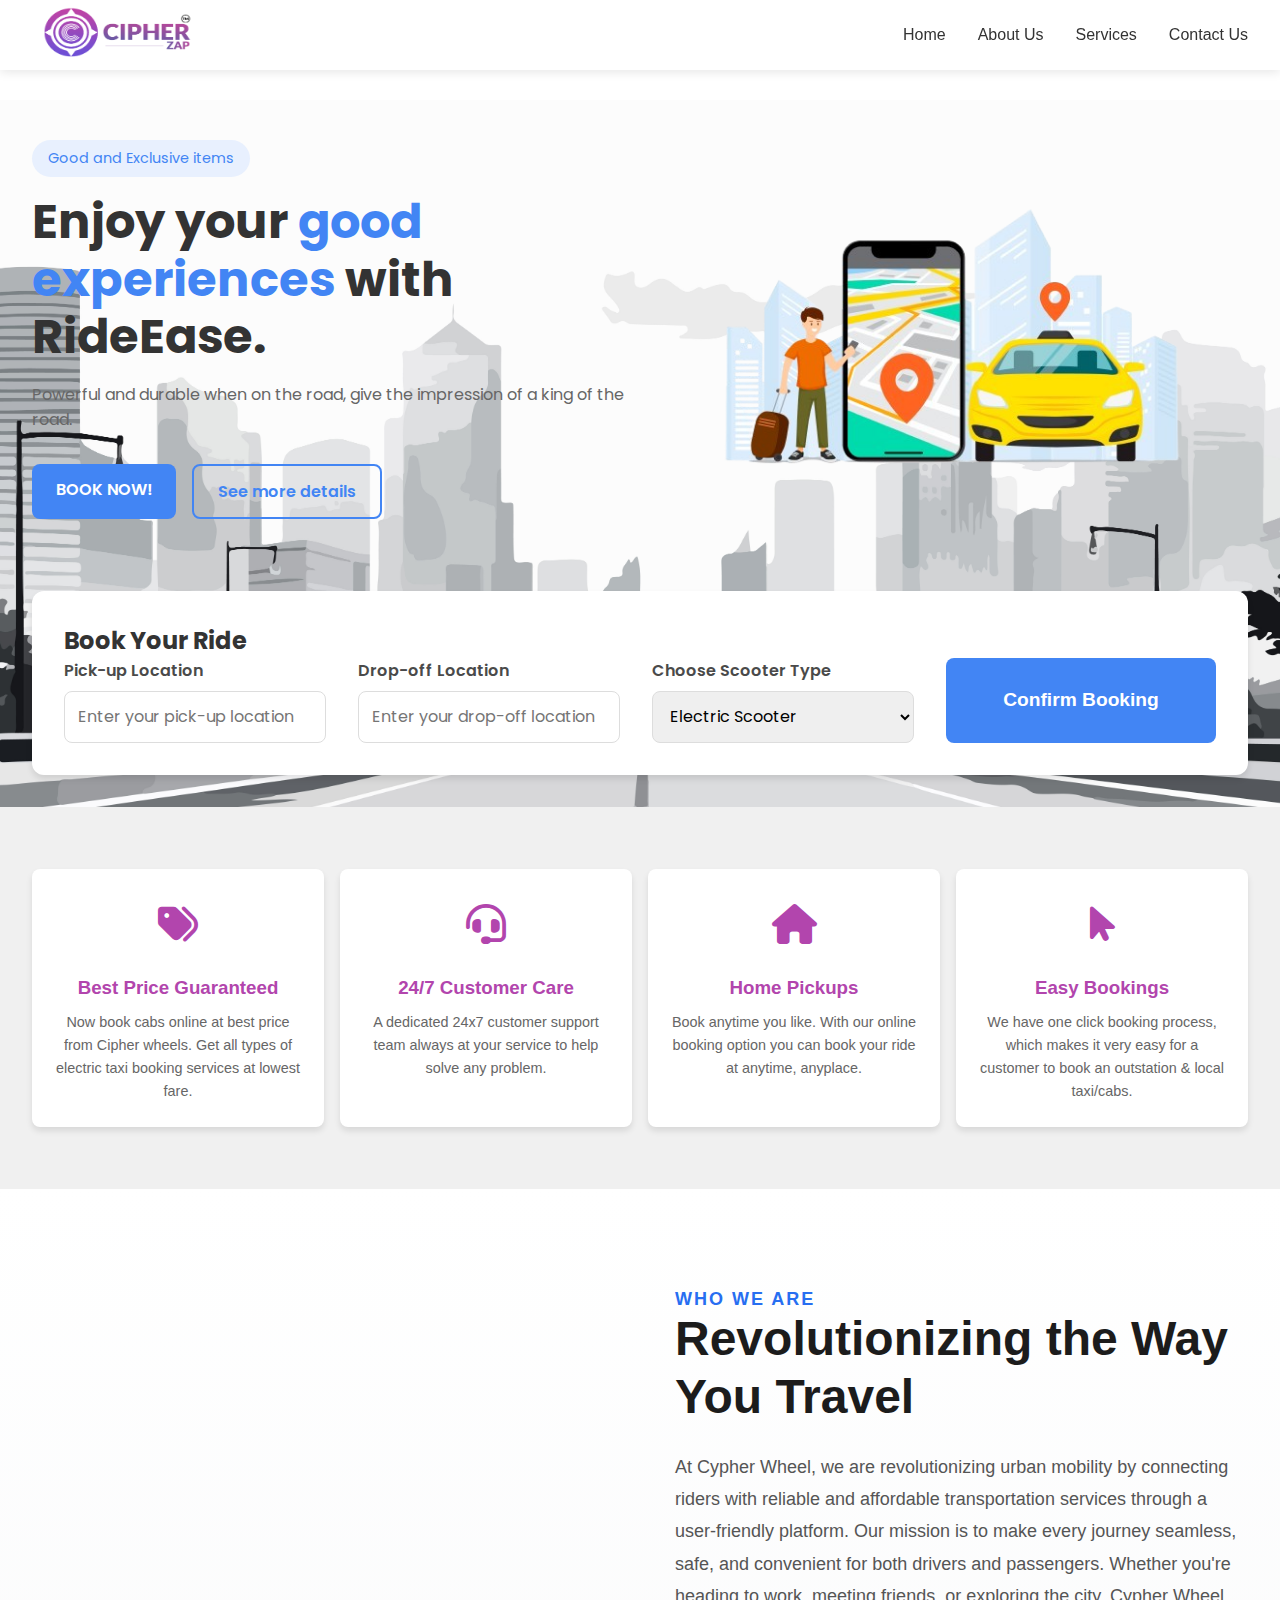
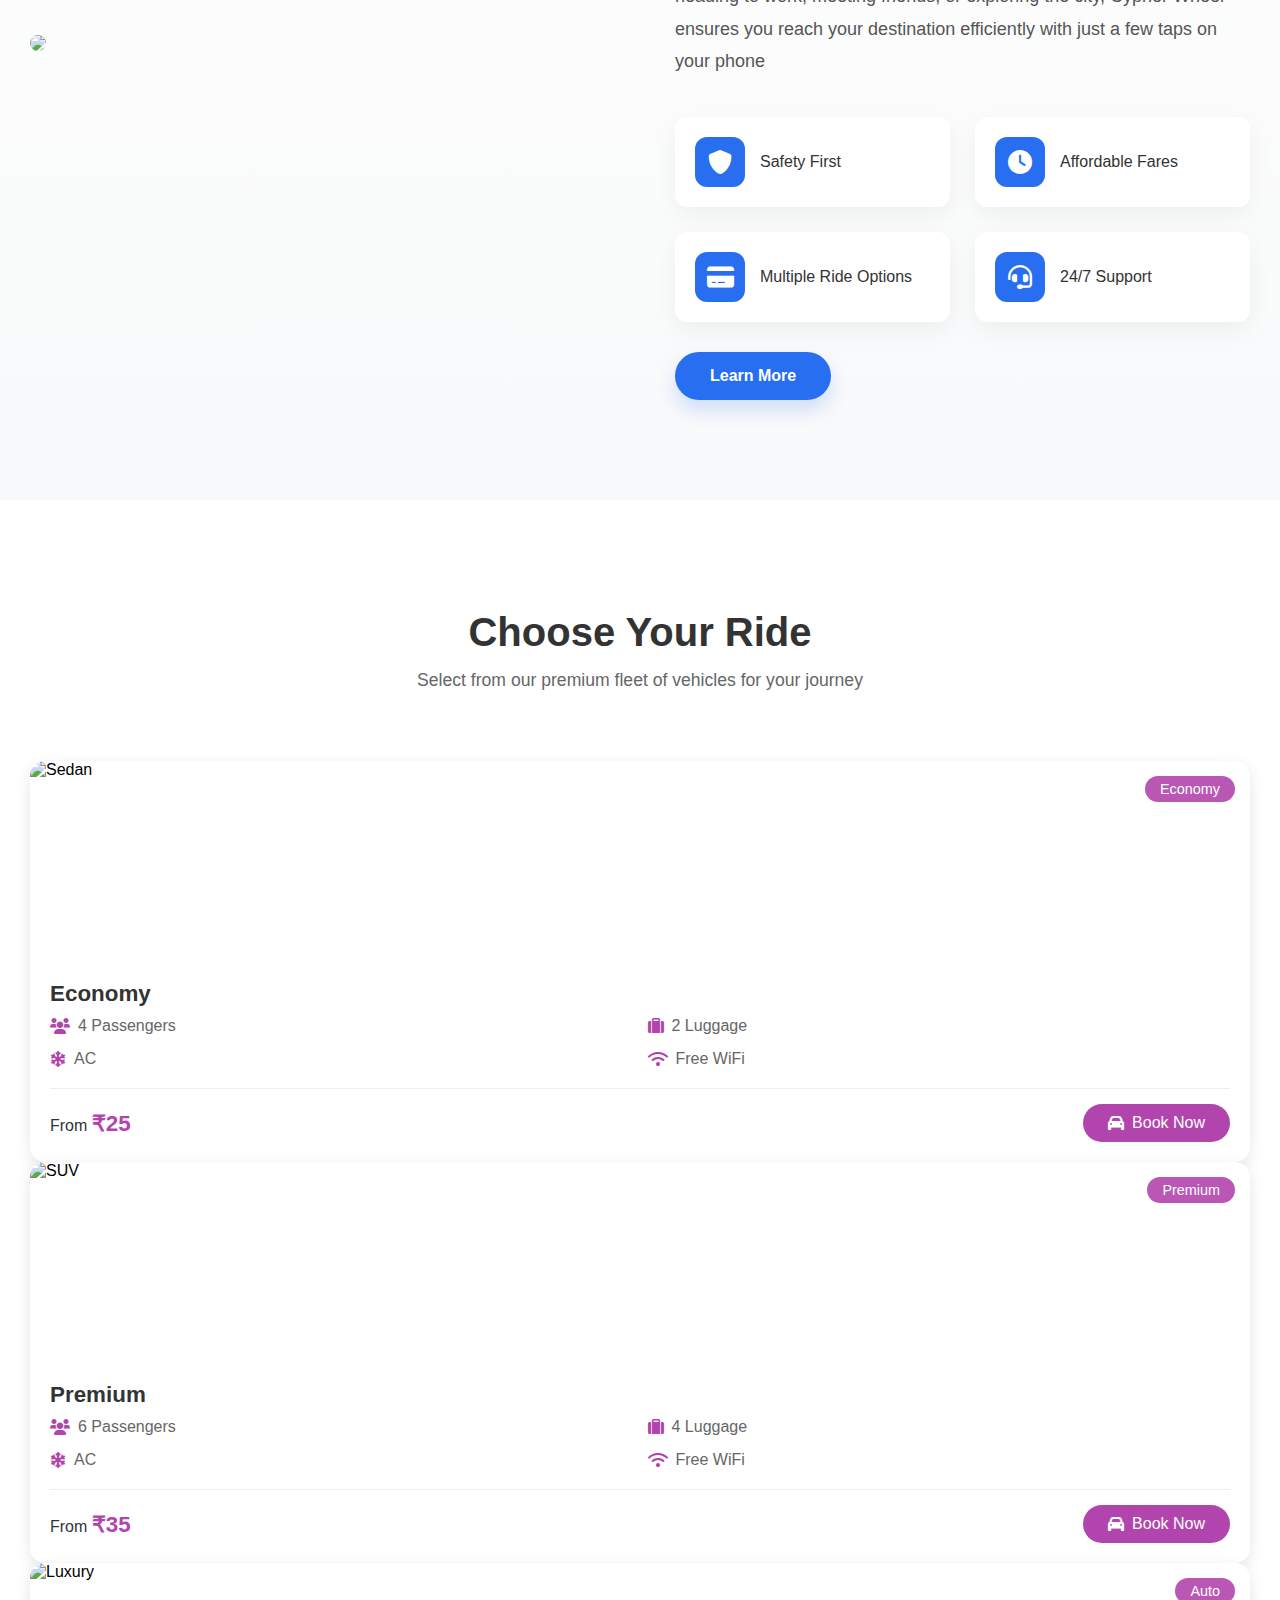
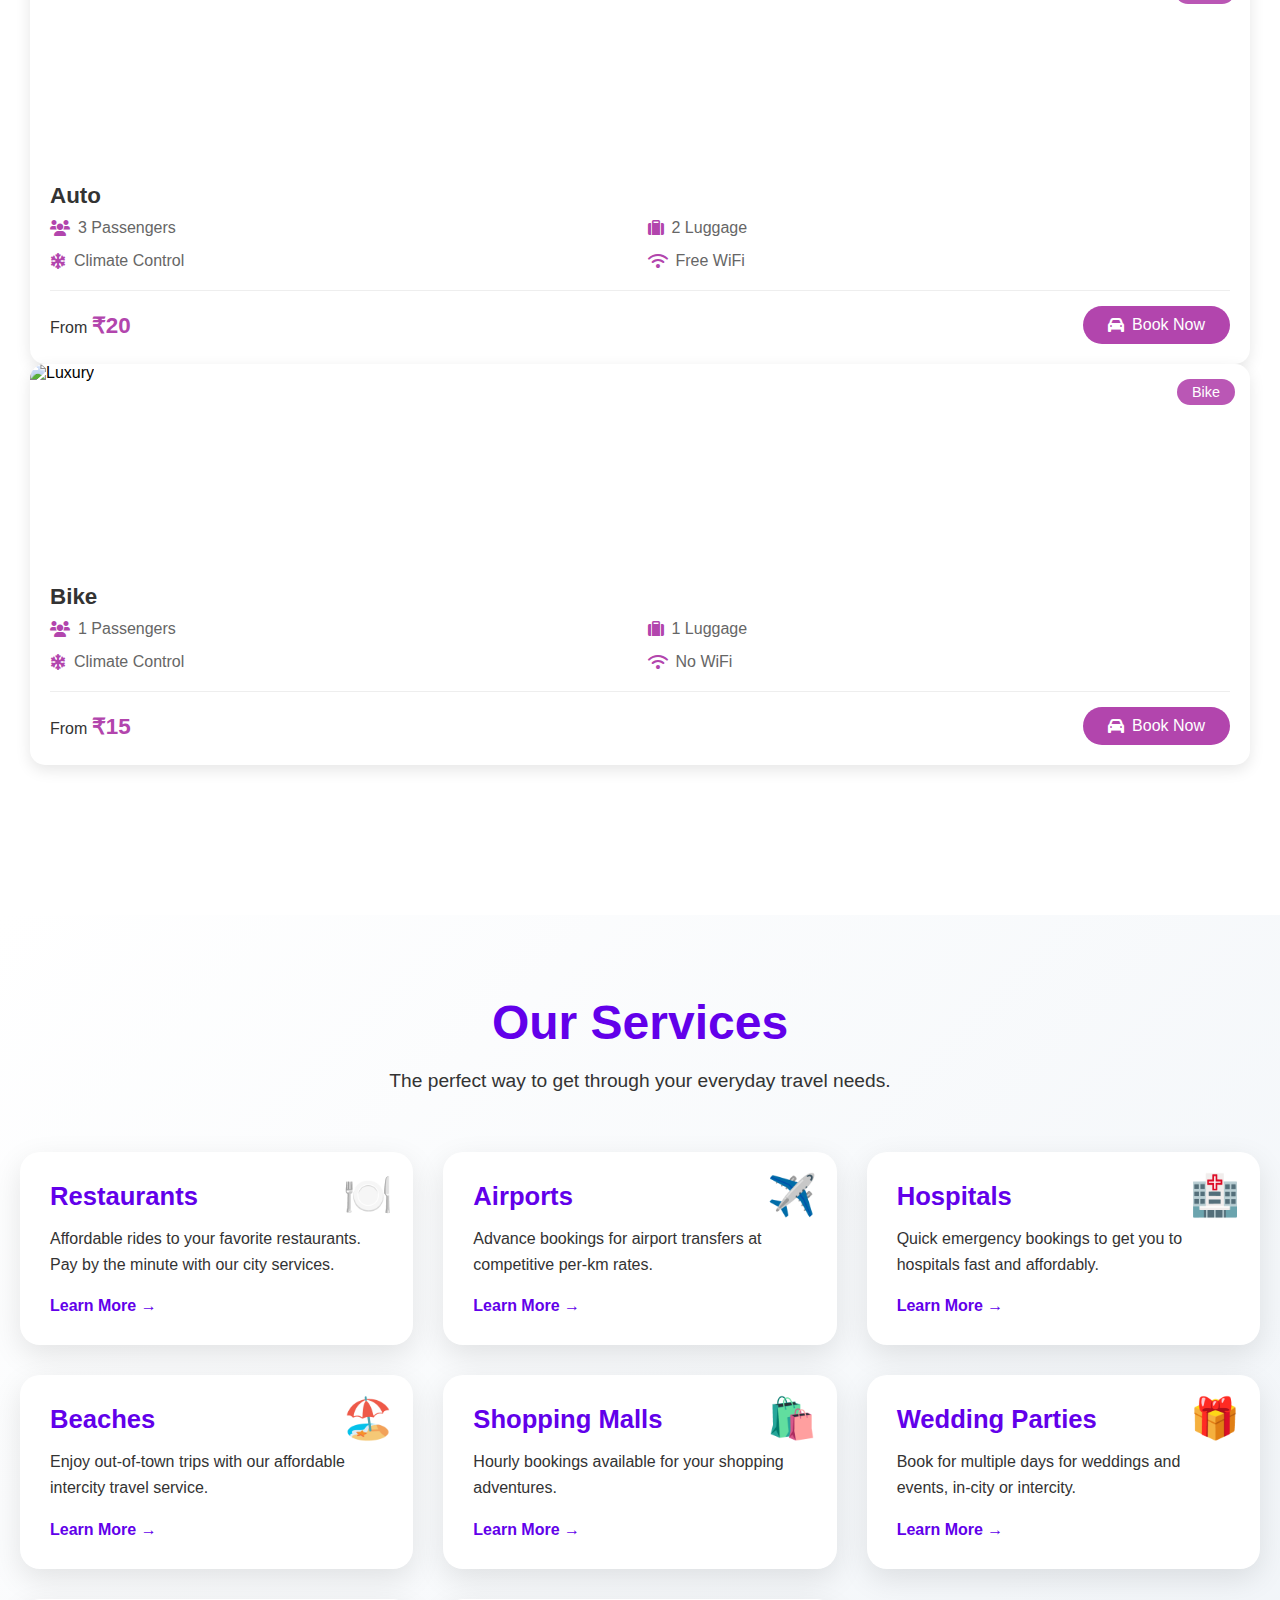
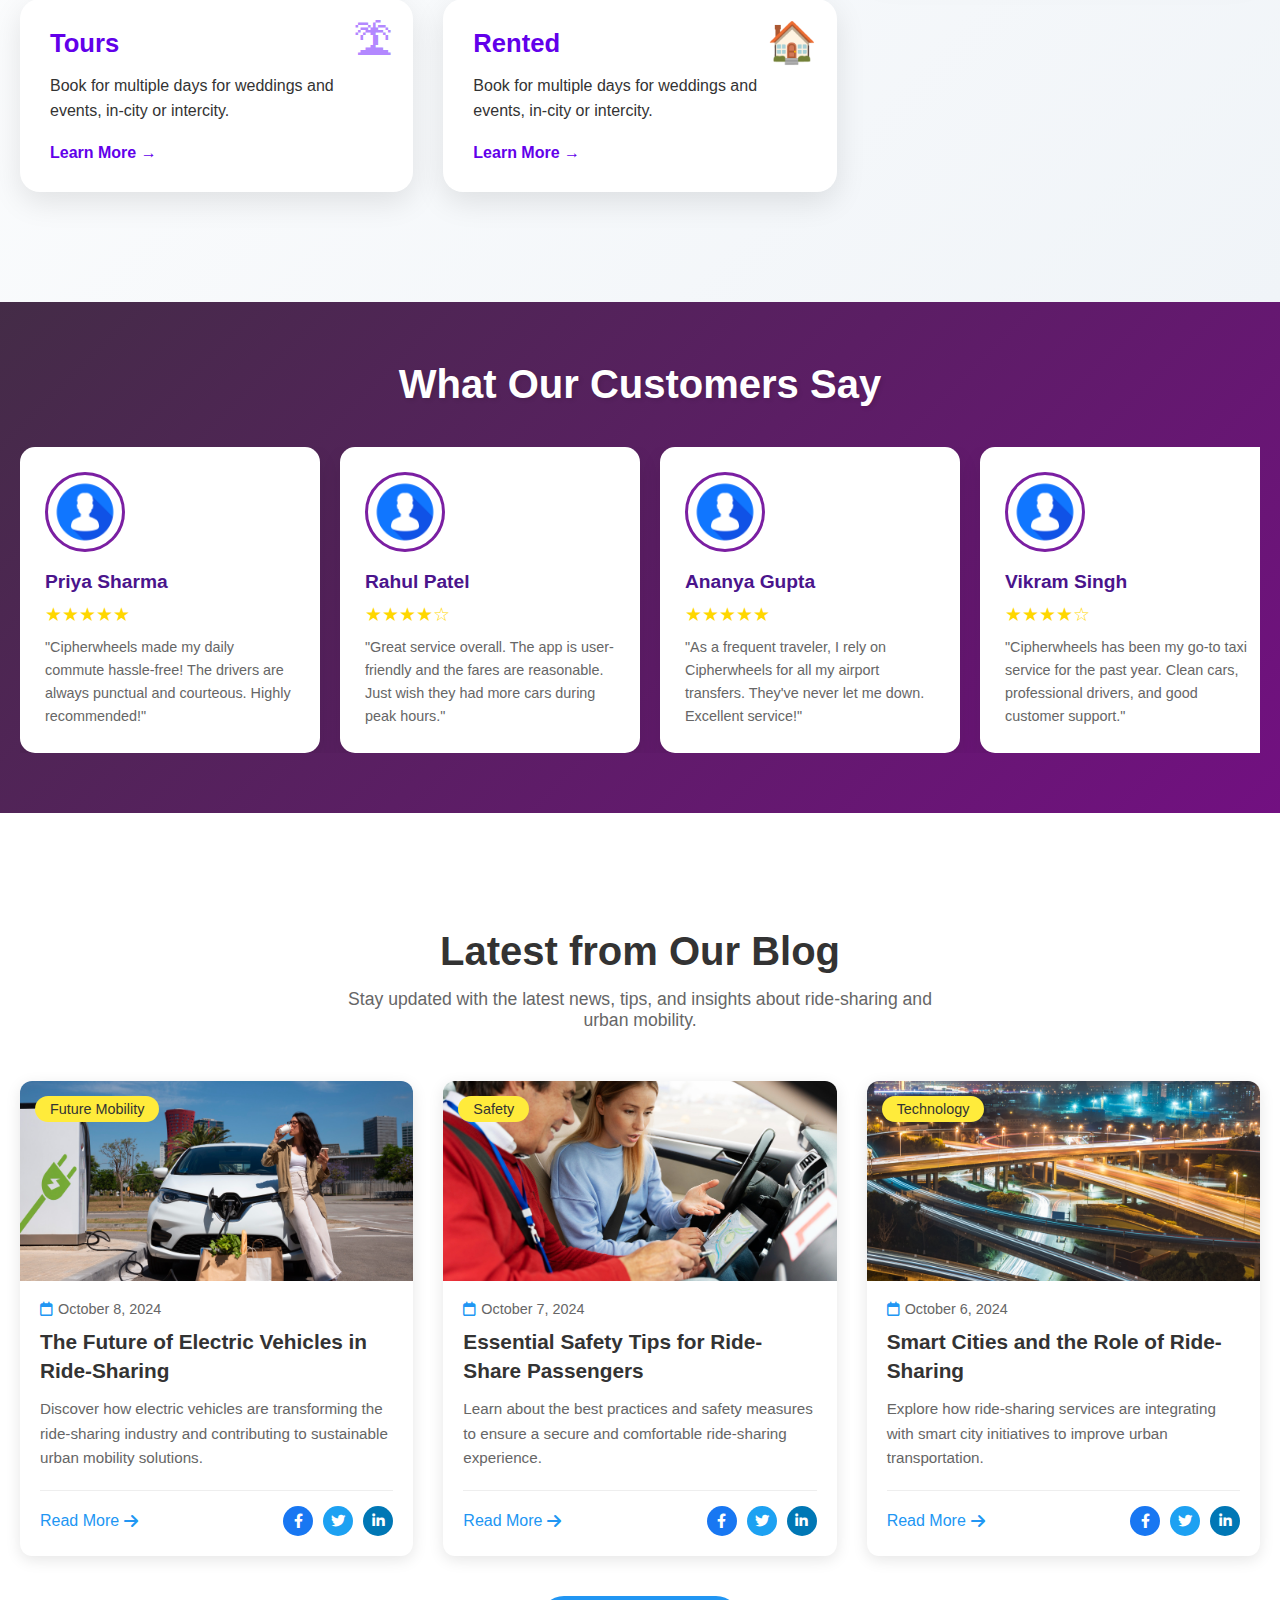
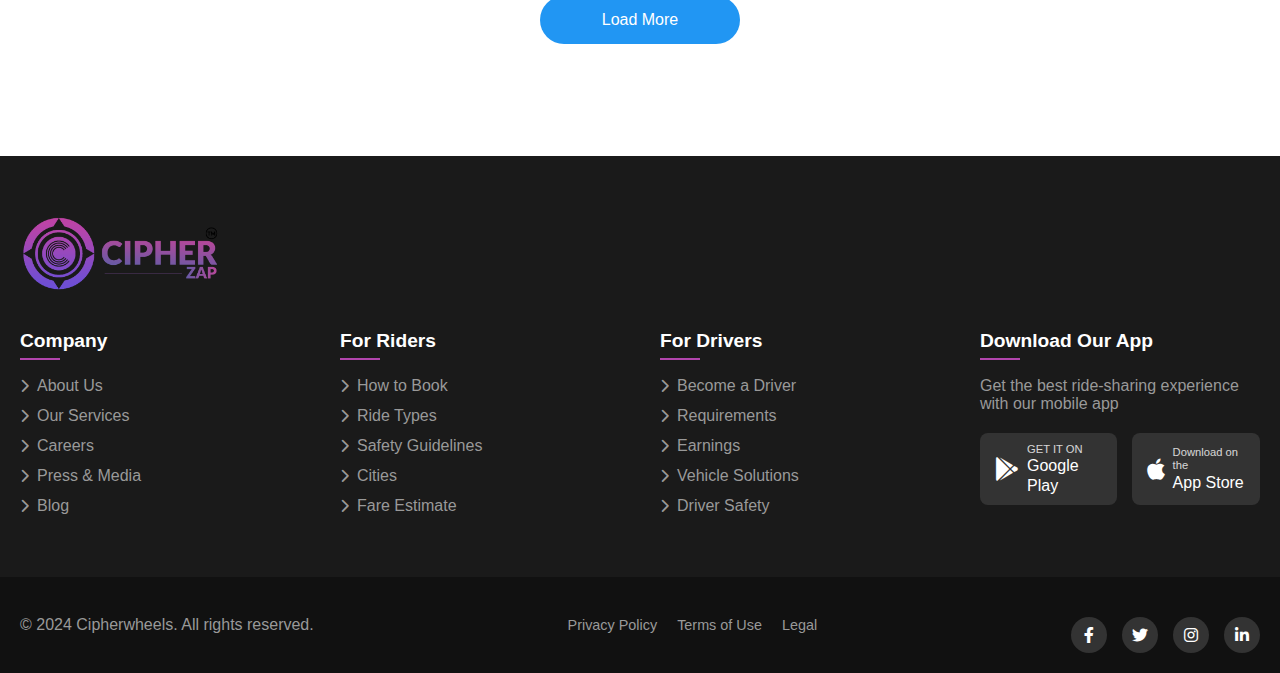
==== index.html @ d7871012 "first commit" ====
<!DOCTYPE html>
<html lang="en">

<head>
    <meta charset="UTF-8">
    <meta name="viewport" content="width=device-width, initial-scale=1.0">
    <title>cipher wheels</title>
    <link rel="stylesheet" href="styles.css">
    <link href="https://cdnjs.cloudflare.com/ajax/libs/font-awesome/6.0.0/css/all.min.css" rel="stylesheet">
    <link href="https://cdnjs.cloudflare.com/ajax/libs/font-awesome/6.0.0/css/all.min.css" rel="stylesheet">
    <link href="https://cdnjs.cloudflare.com/ajax/libs/Swiper/10.0.4/swiper-bundle.min.css" rel="stylesheet">
</head>

<body>
    <!-- navbar section -->
    <nav class="wheels-navbar">
        <div class="wheels-navbar-container">
            <div class="wheels-navbar-logo">
                <a href="index.html"  class="wheels-navbar-logo-text">
                    <img style="width: 150px; height: 50px;" src="./images/cipherwheels logo.png" alt="">
                </a>
            </div>

            <div class="wheels-navbar-links">
                <a href="index.html">Home</a>
                <a href="#about-us">About Us</a>
                <a href="#services">Services</a>
                <a href="contact.html">Contact Us</a>
            </div>

            <button class="wheels-navbar-hamburger">
                <span></span>
                <span></span>
                <span></span>
            </button>
        </div>
    </nav>
    <!-- navbar section -->

    <!-- header section -->
    <section class="wheels-main-section">
        <div class="wheels-overlay"></div> <!-- Overlay element -->

        <div class="wheels-container">
            <main class="wheels-hero">
                <div class="wheels-hero-content">
                    <div class="wheels-badge">Good and Exclusive items</div>
                    <h1 class="wheels-h1">Enjoy your <span>good experiences</span> with RideEase.</h1>
                    <p>Powerful and durable when on the road, give the impression of a king of the road.</p>
                    <div class="wheels-cta-buttons">
                        <a href="#booking" class="wheels-btn wheels-btn-primary">BOOK NOW!</a>
                        <a href="#" class="wheels-btn wheels-btn-secondary">See more details</a>
                    </div>


                </div>
                <div class="wheels-hero-image">
                    <img src="./images/backgroundimageswheels.png" alt="3D character on scooter">
                </div>
            </main>

            <section id="booking" class="wheels-booking-section">
                <h2 class="wheels-h2">Book Your Ride</h2>
                <form class="wheels-booking-form">
                    <div class="wheels-form-group">
                        <label for="pickup">Pick-up Location</label>
                        <input type="text" id="pickup" name="pickup" placeholder="Enter your pick-up location">
                    </div>
                    <div class="wheels-form-group">
                        <label for="dropoff">Drop-off Location</label>
                        <input type="text" id="dropoff" name="dropoff" placeholder="Enter your drop-off location">
                    </div>
                    <div class="wheels-form-group">
                        <label for="scooter">Choose Scooter Type</label>
                        <select id="scooter" name="scooter">
                            <option value="electric">Electric Scooter</option>
                            <option value="regular">Regular Scooter</option>
                        </select>
                    </div>
                    <button type="submit" class="wheels-submit-btn">Confirm Booking</button>
                </form>
            </section>
        </div>
    </section>

    <!-- header section -->

    <!-- Services section -->
    <div class="service-wheels-features-section-mian">

        <section class="service-wheels-features-section">
            <div style="margin-top: 30px; margin-bottom: 30px;" class="service-wheels-features-grid">
                <div class="service-wheels-feature-item">
                    <div class="service-wheels-feature-icon">
                        <i class="fas fa-tags"></i>
                    </div>
                    <div class="service-wheels-feature-content">
                        <h3>Best Price Guaranteed</h3>
                        <p>Now book cabs online at best price from Cipher wheels. Get all types of electric taxi booking
                            services at lowest fare.</p>
                    </div>
                </div>
                <div class="service-wheels-feature-item">
                    <div class="service-wheels-feature-icon">
                        <i class="fas fa-headset"></i>
                    </div>
                    <div class="service-wheels-feature-content">
                        <h3>24/7 Customer Care</h3>
                        <p>A dedicated 24x7 customer support team always at your service to help solve any problem.</p>
                    </div>
                </div>
                <div class="service-wheels-feature-item">
                    <div class="service-wheels-feature-icon">
                        <i class="fas fa-home"></i>
                    </div>
                    <div class="service-wheels-feature-content">
                        <h3>Home Pickups</h3>
                        <p>Book anytime you like. With our online booking option you can book your ride at anytime,
                            anyplace.</p>
                    </div>
                </div>
                <div class="service-wheels-feature-item">
                    <div class="service-wheels-feature-icon">
                        <i class="fas fa-mouse-pointer"></i>
                    </div>
                    <div class="service-wheels-feature-content">
                        <h3>Easy Bookings</h3>
                        <p>We have one click booking process, which makes it very easy for a customer to book an
                            outstation
                            & local taxi/cabs.</p>
                    </div>
                </div>
            </div>
        </section>
    </div>
    <!-- service section -->


    <!-- about section -->
    <section id="about-us" class="about-us-wheel-section">
        <div class="about-us-wheel-container">
            <div class="about-us-wheel-wrapper">
                <div class="about-us-wheel-image">
                    <img src="https://i.pinimg.com/564x/a3/b3/34/a3b3341e4d7a052f4ea51b7aaf677631.jpg">
                    <!-- <img src="./images/about2 (2).jpg" alt="Uber Service Image"> -->
                </div>
                <div class="about-us-wheel-content">
                    <span class="about-us-wheel-subtitle">Who We Are</span>
                    <h2>Revolutionizing the Way You Travel</h2>
                    <p>At Cypher Wheel, we are revolutionizing urban mobility by connecting riders with reliable and
                        affordable transportation services through a user-friendly platform. Our mission is to make
                        every journey seamless, safe, and convenient for both drivers and passengers. Whether you're
                        heading to work, meeting friends, or exploring the city, Cypher Wheel ensures you reach your
                        destination efficiently with just a few taps on your phone</p>


                    <ul class="about-us-wheel-feature-list">
                   
                        <li class="about-us-wheel-feature-item">
                            <div class="about-us-wheel-feature-icon">
                                <i class="fas fa-shield-alt"></i>
                            </div>
                            <span class="about-us-wheel-feature-text">Safety First</span>
                        </li>
                        <li class="about-us-wheel-feature-item">
                            <div class="about-us-wheel-feature-icon">
                                <i class="fas fa-clock"></i>
                            </div>
                            <span class="about-us-wheel-feature-text">Affordable Fares</span>
                        </li>
                        <li class="about-us-wheel-feature-item">
                            <div class="about-us-wheel-feature-icon">
                                <i class="fas fa-credit-card"></i>
                            </div>
                            <span class="about-us-wheel-feature-text">Multiple Ride Options</span>
                        </li>
                        <li class="about-us-wheel-feature-item">
                            <div class="about-us-wheel-feature-icon">
                                <i class="fas fa-headset"></i>
                            </div>
                            <span class="about-us-wheel-feature-text">24/7 Support</span>
                        </li>
                    </ul>

                    <a href="#" class="about-us-wheel-cta-button">Learn More</a>
                </div>
            </div>
        </div>
    </section>

    <!-- about section -->

    <!-- vehicle section -->
    <section style="margin-top: 70px;margin-bottom: 0px;" class="vehicle-modal-booking-section">
        <div class="vehicle-modal-container">
            <div class="vehicle-modal-section-header">
                <h2>Choose Your Ride</h2>
                <p>Select from our premium fleet of vehicles for your journey</p>
            </div>

            <div class="swiper vehicle-modal-slider">
                <div class="swiper-wrapper">
                    <!-- Vehicle Card 1 -->
                    <div class="swiper-slide">
                        <div class="vehicle-modal-card">
                            <div class="vehicle-modal-image">
                                <img src="https://i.pinimg.com/enabled_lo/564x/a1/e2/46/a1e246c8dee618e5d9037a22359670eb.jpg"
                                    alt="Sedan">
                                <span class="vehicle-modal-type">Economy</span>
                            </div>
                            <div class="vehicle-modal-details">
                                <h3 class="vehicle-modal-name">Economy</h3>
                                <div class="vehicle-modal-features">
                                    <div class="vehicle-modal-feature">
                                        <i class="fas fa-users"></i>
                                        <span>4 Passengers</span>
                                    </div>
                                    <div class="vehicle-modal-feature">
                                        <i class="fas fa-suitcase"></i>
                                        <span>2 Luggage</span>
                                    </div>
                                    <div class="vehicle-modal-feature">
                                        <i class="fas fa-snowflake"></i>
                                        <span>AC</span>
                                    </div>
                                    <div class="vehicle-modal-feature">
                                        <i class="fas fa-wifi"></i>
                                        <span>Free WiFi</span>
                                    </div>
                                </div>
                                <div class="vehicle-modal-price-book">
                                    <div class="vehicle-modal-price">
                                        From <span class="vehicle-modal-amount">₹25</span>
                                    </div>
                                    <a href="booking.html" class="vehicle-modal-book-button"><i class="fas fa-car"></i> Book Now </a>
                               
                                </div>
                            </div>
                        </div>
                    </div>

                    <!-- Vehicle Card 2 -->
                    <div class="swiper-slide">
                        <div class="vehicle-modal-card">
                            <div class="vehicle-modal-image">
                                <img src="https://i.pinimg.com/564x/38/cf/33/38cf339091ebfb65098a452f6a1bfbd6.jpg"
                                    alt="SUV">
                                <span class="vehicle-modal-type">Premium</span>
                            </div>
                            <div class="vehicle-modal-details">
                                <h3 class="vehicle-modal-name">Premium</h3>
                                <div class="vehicle-modal-features">
                                    <div class="vehicle-modal-feature">
                                        <i class="fas fa-users"></i>
                                        <span>6 Passengers</span>
                                    </div>
                                    <div class="vehicle-modal-feature">
                                        <i class="fas fa-suitcase"></i>
                                        <span>4 Luggage</span>
                                    </div>
                                    <div class="vehicle-modal-feature">
                                        <i class="fas fa-snowflake"></i>
                                        <span>AC</span>
                                    </div>
                                    <div class="vehicle-modal-feature">
                                        <i class="fas fa-wifi"></i>
                                        <span>Free WiFi</span>
                                    </div>
                                </div>
                                <div class="vehicle-modal-price-book">
                                    <div class="vehicle-modal-price">
                                        From <span class="vehicle-modal-amount">₹35</span>
                                    </div>
                                    <a href="booking.html" class="vehicle-modal-book-button"><i class="fas fa-car"></i> Book Now </a>
                                </div>
                            </div>
                        </div>
                    </div>

                    <!-- Vehicle Card 3 -->
                    <div class="swiper-slide">
                        <div class="vehicle-modal-card">
                            <div class="vehicle-modal-image">
                                <img src="https://i.pinimg.com/564x/f7/19/ec/f719ec0a48d9dff555d3399b26ede1ec.jpg "
                                    alt="Luxury">
                                <span class="vehicle-modal-type">Auto</span>
                            </div>
                            <div class="vehicle-modal-details">
                                <h3 class="vehicle-modal-name">Auto</h3>
                                <div class="vehicle-modal-features">
                                    <div class="vehicle-modal-feature">
                                        <i class="fas fa-users"></i>
                                        <span>3 Passengers</span>
                                    </div>
                                    <div class="vehicle-modal-feature">
                                        <i class="fas fa-suitcase"></i>
                                        <span>2 Luggage</span>
                                    </div>
                                    <div class="vehicle-modal-feature">
                                        <i class="fas fa-snowflake"></i>
                                        <span>Climate Control</span>
                                    </div>
                                    <div class="vehicle-modal-feature">
                                        <i class="fas fa-wifi"></i>
                                        <span>Free WiFi</span>
                                    </div>
                                </div>
                                <div class="vehicle-modal-price-book">
                                    <div class="vehicle-modal-price">
                                        From <span class="vehicle-modal-amount">₹20</span>
                                    </div>
                                    <a href="booking.html" class="vehicle-modal-book-button"><i class="fas fa-car"></i> Book Now </a>
                                </div>
                            </div>
                        </div>
                    </div>

                    <!-- Vehicle Card 3 -->
                    <div class="swiper-slide">
                        <div class="vehicle-modal-card">
                            <div class="vehicle-modal-image">
                                <img src="https://i.pinimg.com/564x/3c/b0/77/3cb0772c41808924cac4e5dd117792f0.jpg"
                                    alt="Luxury">
                                <span class="vehicle-modal-type">Bike</span>
                            </div>
                            <div class="vehicle-modal-details">
                                <h3 class="vehicle-modal-name">Bike</h3>
                                <div class="vehicle-modal-features">
                                    <div class="vehicle-modal-feature">
                                        <i class="fas fa-users"></i>
                                        <span>1 Passengers</span>
                                    </div>
                                    <div class="vehicle-modal-feature">
                                        <i class="fas fa-suitcase"></i>
                                        <span>1 Luggage</span>
                                    </div>
                                    <div class="vehicle-modal-feature">
                                        <i class="fas fa-snowflake"></i>
                                        <span>Climate Control</span>
                                    </div>
                                    <div class="vehicle-modal-feature">
                                        <i class="fas fa-wifi"></i>
                                        <span>No WiFi</span>
                                    </div>
                                </div>
                                <div class="vehicle-modal-price-book">
                                    <div class="vehicle-modal-price">
                                        From <span class="vehicle-modal-amount">₹15</span>
                                    </div>
                                    <a href="booking.html" class="vehicle-modal-book-button"><i class="fas fa-car"></i> Book Now </a>
                                </div>
                            </div>
                        </div>
                    </div>
                    <!-- Additional Vehicle Cards Here -->
                </div>

                <!-- Pagination -->
                <div class="swiper-pagination"></div>
            </div>
        </div>
    </section>

    <!-- vehicle section -->

    <!-- our services -->
     <div style=" background: linear-gradient(135deg, #ffffff, #f0f4f8);">
    <section id="services" style="margin-top: 70px; " class="cipher-wheels-services-section">
        <div class="cipher-wheels-section-header">
            <h2 class="cipher-wheels-section-title">Our Services</h2>
            <p class="cipher-wheels-section-subtitle">The perfect way to get through your everyday travel needs.</p>
        </div>

        <div class="cipher-wheels-services-grid" >
            <div class="cipher-wheels-service-card">
                <div class="cipher-wheels-service-icon">🍽️</div>
                <div class="cipher-wheels-service-content">
                    <h3 class="cipher-wheels-service-title">Restaurants</h3>
                    <p class="cipher-wheels-service-description">Affordable rides to your favorite restaurants. Pay by
                        the minute with our city services.</p>
                    <a href="#" class="cipher-wheels-service-link">Learn More →</a>
                </div>
            </div>

            <div class="cipher-wheels-service-card">
                <div class="cipher-wheels-service-icon">✈️</div>
                <div class="cipher-wheels-service-content">
                    <h3 class="cipher-wheels-service-title">Airports</h3>
                    <p class="cipher-wheels-service-description">Advance bookings for airport transfers at competitive
                        per-km rates.</p>
                    <a href="#" class="cipher-wheels-service-link">Learn More →</a>
                </div>
            </div>

            <div class="cipher-wheels-service-card">
                <div class="cipher-wheels-service-icon">🏥</div>
                <div class="cipher-wheels-service-content">
                    <h3 class="cipher-wheels-service-title">Hospitals</h3>
                    <p class="cipher-wheels-service-description">Quick emergency bookings to get you to hospitals fast
                        and affordably.</p>
                    <a href="#" class="cipher-wheels-service-link">Learn More →</a>
                </div>
            </div>

            <div class="cipher-wheels-service-card">
                <div class="cipher-wheels-service-icon">🏖️</div>
                <div class="cipher-wheels-service-content">
                    <h3 class="cipher-wheels-service-title">Beaches</h3>
                    <p class="cipher-wheels-service-description">Enjoy out-of-town trips with our affordable intercity
                        travel service.</p>
                    <a href="#" class="cipher-wheels-service-link">Learn More →</a>
                </div>
            </div>

            <div class="cipher-wheels-service-card">
                <div class="cipher-wheels-service-icon">🛍️</div>
                <div class="cipher-wheels-service-content">
                    <h3 class="cipher-wheels-service-title">Shopping Malls</h3>
                    <p class="cipher-wheels-service-description">Hourly bookings available for your shopping adventures.
                    </p>
                    <a href="#" class="cipher-wheels-service-link">Learn More →</a>
                </div>
            </div>

            <div class="cipher-wheels-service-card">
                <div class="cipher-wheels-service-icon">🎁</div>
                <div class="cipher-wheels-service-content">
                    <h3 class="cipher-wheels-service-title">Wedding Parties</h3>
                    <p class="cipher-wheels-service-description">Book for multiple days for weddings and events, in-city
                        or intercity.</p>
                    <a href="#" class="cipher-wheels-service-link">Learn More →</a>
                </div>
            </div>

            <div class="cipher-wheels-service-card">
                <div class="cipher-wheels-service-icon">🏝</div>
                <div class="cipher-wheels-service-content">
                    <h3 class="cipher-wheels-service-title">Tours</h3>
                    <p class="cipher-wheels-service-description">Book for multiple days for weddings and events, in-city
                        or intercity.</p>
                    <a href="#" class="cipher-wheels-service-link">Learn More →</a>
                </div>
            </div>
            <div class="cipher-wheels-service-card">
                <div class="cipher-wheels-service-icon">🏠</div>
                <div class="cipher-wheels-service-content">
                    <h3 class="cipher-wheels-service-title">Rented</h3>
                    <p class="cipher-wheels-service-description">Book for multiple days for weddings and events, in-city
                        or intercity.</p>
                    <a href="#" class="cipher-wheels-service-link">Learn More →</a>
                </div>
            </div>
        </div>
    </section>
</div>
    <!-- our service -->


    <!-- review section -->
    <section class="wheels-cus-review-section">
        <h2 class="wheels-cus-section-title">What Our Customers Say</h2>
        <div class="wheels-cus-review-container">
            <div class="wheels-cus-review-slider">
                <div class="wheels-cus-review-card">
                    <img src="./images/profiletestimonial.png" alt="Priya Sharma">
                    <h3>Priya Sharma</h3>
                    <div class="wheels-cus-stars">★★★★★</div>
                    <p>"Cipherwheels made my daily commute hassle-free! The drivers are always punctual and courteous.
                        Highly recommended!"</p>
                </div>
                <div class="wheels-cus-review-card">
                    <img src="./images/profiletestimonial.png" alt="Rahul Patel">
                    <h3>Rahul Patel</h3>
                    <div class="wheels-cus-stars">★★★★☆</div>
                    <p>"Great service overall. The app is user-friendly and the fares are reasonable. Just wish they had
                        more cars during peak hours."</p>
                </div>
                <div class="wheels-cus-review-card">
                    <img src="./images/profiletestimonial.png" alt="Ananya Gupta">
                    <h3>Ananya Gupta</h3>
                    <div class="wheels-cus-stars">★★★★★</div>
                    <p>"As a frequent traveler, I rely on Cipherwheels for all my airport transfers. They've never let
                        me down. Excellent service!"</p>
                </div>
                <div class="wheels-cus-review-card">
                    <img src="./images/profiletestimonial.png" alt="Vikram Singh">
                    <h3>Vikram Singh</h3>
                    <div class="wheels-cus-stars">★★★★☆</div>
                    <p>"Cipherwheels has been my go-to taxi service for the past year. Clean cars, professional drivers,
                        and good customer support."</p>
                </div>
                <div class="wheels-cus-review-card">
                    <img src="./images/profiletestimonial.png" alt="Neha Reddy">
                    <h3>Neha Reddy</h3>
                    <div class="wheels-cus-stars">★★★★★</div>
                    <p>"I feel safe using Cipherwheels, especially for late-night rides. Their safety features and
                        driver verification process are top-notch."</p>
                </div>
                <div class="wheels-cus-review-card">
                    <img src="./images/profiletestimonial.png" alt="Arjun Mehta">
                    <h3>Arjun Mehta</h3>
                    <div class="wheels-cus-stars">★★★★☆</div>
                    <p>"Cipherwheels offers a great balance of quality and affordability. I appreciate their
                        eco-friendly car options too!"</p>
                </div>
            </div>
        </div>

    </section>

    <!-- review section -->
    <br><br>
    <!-- Blog section-->
    <section class="blog-section">
        <div class="blog-section-header">
            <h2>Latest from Our Blog</h2>
            <p>Stay updated with the latest news, tips, and insights about ride-sharing and urban mobility.</p>
        </div>

        <div class="blog-grid">
            <!-- Blog Card 1 -->
            <article class="blog-card">
                <div class="blog-card-image">
                    <img src="./images/blog1 (2).jpg" alt="Electric Vehicles">
                    <span class="blog-card-category">Future Mobility</span>
                </div>
                <div class="blog-card-content">
                    <div class="blog-card-date">
                        <i class="far fa-calendar"></i>
                        <span>October 8, 2024</span>
                    </div>
                    <h3 class="blog-card-title">The Future of Electric Vehicles in Ride-Sharing</h3>
                    <p class="blog-card-excerpt">Discover how electric vehicles are transforming the ride-sharing
                        industry and contributing to sustainable urban mobility solutions.</p>
                    <div class="blog-card-footer">
                        <a href="#" class="blog-read-more">
                            Read More <i class="fas fa-arrow-right"></i>
                        </a>
                        <div class="blog-social-share">
                            <a href="#" class="blog-share-icon blog-facebook"><i class="fab fa-facebook-f"></i></a>
                            <a href="#" class="blog-share-icon blog-twitter"><i class="fab fa-twitter"></i></a>
                            <a href="#" class="blog-share-icon blog-linkedin"><i class="fab fa-linkedin-in"></i></a>
                        </div>
                    </div>
                </div>
            </article>

            <!-- Blog Card 2 -->
            <article class="blog-card">
                <div class="blog-card-image">
                    <img src="./images/blog2 (2).jpg" alt="Safety Tips">
                    <span class="blog-card-category">Safety</span>
                </div>
                <div class="blog-card-content">
                    <div class="blog-card-date">
                        <i class="far fa-calendar"></i>
                        <span>October 7, 2024</span>
                    </div>
                    <h3 class="blog-card-title">Essential Safety Tips for Ride-Share Passengers</h3>
                    <p class="blog-card-excerpt">Learn about the best practices and safety measures to ensure a secure
                        and comfortable ride-sharing experience.</p>
                    <div class="blog-card-footer">
                        <a href="#" class="blog-read-more">
                            Read More <i class="fas fa-arrow-right"></i>
                        </a>
                        <div class="blog-social-share">
                            <a href="#" class="blog-share-icon blog-facebook"><i class="fab fa-facebook-f"></i></a>
                            <a href="#" class="blog-share-icon blog-twitter"><i class="fab fa-twitter"></i></a>
                            <a href="#" class="blog-share-icon blog-linkedin"><i class="fab fa-linkedin-in"></i></a>
                        </div>
                    </div>
                </div>
            </article>

            <!-- Blog Card 3 -->
            <article class="blog-card">
                <div class="blog-card-image">
                    <img src="./images/blog3.jpg" alt="Smart Cities">
                    <span class="blog-card-category">Technology</span>
                </div>
                <div class="blog-card-content">
                    <div class="blog-card-date">
                        <i class="far fa-calendar"></i>
                        <span>October 6, 2024</span>
                    </div>
                    <h3 class="blog-card-title">Smart Cities and the Role of Ride-Sharing</h3>
                    <p class="blog-card-excerpt">Explore how ride-sharing services are integrating with smart city
                        initiatives to improve urban transportation.</p>
                    <div class="blog-card-footer">
                        <a href="#" class="blog-read-more">
                            Read More <i class="fas fa-arrow-right"></i>
                        </a>
                        <div class="blog-social-share">
                            <a href="#" class="blog-share-icon blog-facebook"><i class="fab fa-facebook-f"></i></a>
                            <a href="#" class="blog-share-icon blog-twitter"><i class="fab fa-twitter"></i></a>
                            <a href="#" class="blog-share-icon blog-linkedin"><i class="fab fa-linkedin-in"></i></a>
                        </div>
                    </div>
                </div>
            </article>
        </div>

        <button class="blog-load-more">Load More</button>
    </section>
    <!-- Blog section-->
    <br><br><br><br>

    <!-- footer section -->
    <footer class="footer">
        <div class="footer-container">
            <div class="footer-logo">


                <img style="width: 200px;" src="./images/cipherwheels logo.png" alt="">

            </div>

            <div class="footer-top">
                <div class="footer-column">
                    <h3>Company</h3>
                    <ul class="footer-links">
                        <li><a href="#"><i class="fas fa-chevron-right"></i>About Us</a></li>
                        <li><a href="#"><i class="fas fa-chevron-right"></i>Our Services</a></li>
                        <li><a href="#"><i class="fas fa-chevron-right"></i>Careers</a></li>
                        <li><a href="#"><i class="fas fa-chevron-right"></i>Press & Media</a></li>
                        <li><a href="#"><i class="fas fa-chevron-right"></i>Blog</a></li>
                    </ul>
                </div>

                <div class="footer-column">
                    <h3>For Riders</h3>
                    <ul class="footer-links">
                        <li><a href="#"><i class="fas fa-chevron-right"></i>How to Book</a></li>
                        <li><a href="#"><i class="fas fa-chevron-right"></i>Ride Types</a></li>
                        <li><a href="#"><i class="fas fa-chevron-right"></i>Safety Guidelines</a></li>
                        <li><a href="#"><i class="fas fa-chevron-right"></i>Cities</a></li>
                        <li><a href="#"><i class="fas fa-chevron-right"></i>Fare Estimate</a></li>
                    </ul>
                </div>

                <div class="footer-column">
                    <h3>For Drivers</h3>
                    <ul class="footer-links">
                        <li><a href="#"><i class="fas fa-chevron-right"></i>Become a Driver</a></li>
                        <li><a href="#"><i class="fas fa-chevron-right"></i>Requirements</a></li>
                        <li><a href="#"><i class="fas fa-chevron-right"></i>Earnings</a></li>
                        <li><a href="#"><i class="fas fa-chevron-right"></i>Vehicle Solutions</a></li>
                        <li><a href="#"><i class="fas fa-chevron-right"></i>Driver Safety</a></li>
                    </ul>
                </div>

                <div class="footer-column">
                    <h3>Download Our App</h3>
                    <p style="color: #999; margin-bottom: 15px;">Get the best ride-sharing experience with our mobile
                        app</p>
                    <div class="footer-app-downloads">
                        <a href="#" class="footer-app-button">
                            <i class="fab fa-google-play"></i>
                            <div class="footer-button-text">
                                <div class="footer-small-text">GET IT ON</div>
                                <div class="footer-large-text">Google Play</div>
                            </div>
                        </a>
                        <a href="#" class="footer-app-button">
                            <i class="fab fa-apple"></i>
                            <div class="footer-button-text">
                                <div class="footer-small-text">Download on the</div>
                                <div class="footer-large-text">App Store</div>
                            </div>
                        </a>
                    </div>
                </div>
            </div>
        </div>

        <div class="footer-bottom">
            <div class="footer-container">
                <div class="footer-bottom-content">
                    <p style="color: #999;">&copy; 2024 Cipherwheels. All rights reserved.</p>
                    <div class="footer-bottom-links">
                        <a href="#">Privacy Policy</a>
                        <a href="#">Terms of Use</a>
                        <a href="#">Legal</a>
                    </div>
                    <div class="footer-social-links">
                        <a href="#"><i class="fab fa-facebook-f"></i></a>
                        <a href="#"><i class="fab fa-twitter"></i></a>
                        <a href="#"><i class="fab fa-instagram"></i></a>
                        <a href="#"><i class="fab fa-linkedin-in"></i></a>
                    </div>
                </div>
            </div>
        </div>
    </footer>

    <!-- footer section -->
    <!-- navbar section -->
    <script>
        // Hamburger menu functionality
        const hamburger = document.querySelector('.wheels-navbar-hamburger');
        const navLinks = document.querySelector('.wheels-navbar-links');

        hamburger.addEventListener('click', () => {
            hamburger.classList.toggle('active');
            navLinks.classList.toggle('active');
        });

        // Scroll functionality
        let lastScroll = 0;
        const navbar = document.querySelector('.wheels-navbar');

        window.addEventListener('scroll', () => {
            const currentScroll = window.pageYOffset;

            if (currentScroll <= 0) {
                navbar.classList.remove('hidden');
                return;
            }

            if (currentScroll > lastScroll && !navbar.classList.contains('hidden')) {
                // Scrolling down
                navbar.classList.add('hidden');
            } else if (currentScroll < lastScroll && navbar.classList.contains('hidden')) {
                // Scrolling up
                navbar.classList.remove('hidden');
            }

            lastScroll = currentScroll;
        });
    </script>
    <!-- navbar section -->
    <!-- review section -->
    <script>
        const slider = document.querySelector('.wheels-cus-review-slider');
        const prevBtn = document.getElementById('prevBtn');
        const nextBtn = document.getElementById('nextBtn');
        let isDown = false;
        let startX;
        let scrollLeft;

        function handleDragStart(e) {
            isDown = true;
            slider.style.cursor = 'grabbing';
            startX = e.type.includes('mouse') ? e.pageX : e.touches[0].pageX;
            scrollLeft = slider.scrollLeft;
        }

        function handleDragEnd() {
            isDown = false;
            slider.style.cursor = 'grab';
        }

        function handleDragMove(e) {
            if (!isDown) return;
            e.preventDefault();
            const x = e.type.includes('mouse') ? e.pageX : e.touches[0].pageX;
            const walk = (x - startX) * 2;
            slider.style.transform = `translateX(${-scrollLeft + walk}px)`;
        }

        slider.addEventListener('mousedown', handleDragStart);
        slider.addEventListener('touchstart', handleDragStart);

        slider.addEventListener('mousemove', handleDragMove);
        slider.addEventListener('touchmove', handleDragMove);

        slider.addEventListener('mouseleave', handleDragEnd);
        slider.addEventListener('mouseup', handleDragEnd);
        slider.addEventListener('touchend', handleDragEnd);

        function moveSlider(direction) {
            const cardWidth = 320; // Adjust this value based on your card width + margin
            scrollLeft += direction * cardWidth;
            slider.style.transform = `translateX(${-scrollLeft}px)`;
        }

    </script>
    <!-- review section -->

    <!-- vehicle section -->
    <script src="https://cdnjs.cloudflare.com/ajax/libs/Swiper/10.0.4/swiper-bundle.min.js"></script>
    <script>
        const swiper = new Swiper('.vehicle-modal-slider', {
            slidesPerView: 1,
            spaceBetween: 20,
            navigation: {
                nextEl: '.swiper-button-next',
                prevEl: '.swiper-button-prev',
            },
            pagination: {
                el: '.swiper-pagination',
                clickable: true,
            },
            breakpoints: {
                640: {
                    slidesPerView: 2,
                },
                768: {
                    slidesPerView: 3,
                },
            },
        });
    </script>
    <!-- vehicle section -->

</body>

</html>
---- styles.css ----
@import url('https://fonts.googleapis.com/css2?family=Poppins:wght@400;600;700&display=swap');

* {
    margin: 0;
    padding: 0;
    box-sizing: border-box;
}


body {
    font-family: Arial, sans-serif;
}

.wheels-navbar {
    position: fixed;
    top: 0;
    left: 0;
    width: 100%;
    background-color: white;
    box-shadow: 0 2px 10px rgba(0, 0, 0, 0.1);
    transition: transform 0.3s ease;
    z-index: 1000;
}

.wheels-navbar.hidden {
    transform: translateY(-100%);
}

.wheels-navbar-container {
    max-width: 1400px;
    margin: 0 auto;
    padding: 0 2rem;
    display: flex;
    justify-content: space-between;
    align-items: center;
    height: 70px;
}

.wheels-navbar-logo {
    display: flex;
    align-items: center;
}

.wheels-navbar-logo-circle {
    width: 48px;
    height: 48px;
    background-color: #6b46c1;
    border-radius: 50%;
    display: flex;
    align-items: center;
    justify-content: center;
}

.wheels-navbar-logo-inner {
    width: 32px;
    height: 32px;
    background-color: white;
    border-radius: 50%;
    display: flex;
    align-items: center;
    justify-content: center;
}

.wheels-navbar-logo-dot {
    width: 16px;
    height: 16px;
    background-color: #6b46c1;
    border-radius: 50%;
}

.wheels-navbar-logo-text {
    margin-left: 10px;
    text-decoration: none;
    font-size: 24px;
    font-weight: bold;
}

.wheels-navbar-cipher {
    color: #6b46c1;
}

.wheels-navbar-zap {
    color: #333;
}

.wheels-navbar-links {
    display: flex;
    gap: 2rem;
}

.wheels-navbar-links a {
    text-decoration: none;
    color: #333;
    font-weight: 500;
    transition: color 0.3s ease;
    position: relative;
}

.wheels-navbar-links a::after {
    content: '';
    position: absolute;
    bottom: -5px;
    left: 0;
    width: 0;
    height: 2px;
    background-color: #6b46c1;
    transition: width 0.3s ease;
}

.wheels-navbar-links a:hover {
    color: #6b46c1;
}

.wheels-navbar-links a:hover::after {
    width: 100%;
}

.wheels-navbar-hamburger {
    display: none;
    cursor: pointer;
    background: none;
    border: none;
    padding: 0.5rem;
}

.wheels-navbar-hamburger span {
    display: block;
    width: 25px;
    height: 3px;
    background-color: #333;
    margin: 5px 0;
    transition: all 0.3s ease;
}

@media (max-width: 768px) {
    .wheels-navbar-links {
        display: none;
        position: absolute;
        top: 70px;
        left: 0;
        right: 0;
        background-color: white;
        padding: 1rem;
        flex-direction: column;
        gap: 1rem;
        box-shadow: 0 2px 10px rgba(0, 0, 0, 0.1);
    }

    .wheels-navbar-links.active {
        display: flex;
    }

    .wheels-navbar-hamburger {
        display: block;
    }

    .wheels-navbar-hamburger.active span:nth-child(1) {
        transform: rotate(45deg) translate(5px, 5px);
    }

    .wheels-navbar-hamburger.active span:nth-child(2) {
        opacity: 0;
    }

    .wheels-navbar-hamburger.active span:nth-child(3) {
        transform: rotate(-45deg) translate(7px, -8px);
    }
}
/* navbar section */


/* header section */
.wheels-main-section{
    font-family: 'Poppins', sans-serif;
    background: url('./images/346533185_5d90555d-7201-4584-8909-64c77ae7b4ea.jpg') no-repeat center center fixed;
    background-size: cover;
    color: #333;
    position: relative;
    margin-top: 100px;
    overflow-x: hidden;
}

/* Overlay to make text more readable */
.wheels-overlay {
    position: absolute;
    top: 0;
    left: 0;
    width: 100%;
    height: 100%;
    background-color: rgba(255, 255, 255, 0.8); /* Slightly transparent white overlay */
    z-index: -1; /* Keeps it behind content */
}

.wheels-container {
    max-width: 1400px;
    margin: 0 auto;
    padding: 2rem;
    position: relative;
    z-index: 1;
}

/* Background Shapes */
.background-shape {
    position: absolute;
    border-radius: 50%;
    opacity: 0.2;
    z-index: -2;
}

.wheels-header {
    display: flex;
    justify-content: space-between;
    align-items: center;
    margin-bottom: 2rem;
}

.wheels-logo {
    font-size: 1.5rem;
    font-weight: 700;
    color: #4a4a4a;
}

.wheels-nav-links {
    display: flex;
    list-style: none;
}

.wheels-nav-links li {
    margin-left: 1.5rem;
}

.wheels-nav-links a {
    color: #4a4a4a;
    text-decoration: none;
    font-weight: 600;
}

.wheels-hero {
    display: flex;
    align-items: center;
    justify-content: space-between;
    margin-bottom: 3rem;
}

.wheels-hero-content {
    flex: 1;
    padding-right: 2rem;
}

.wheels-badge {
    display: inline-block;
    background-color: #e8f0fe;
    color: #4285f4;
    padding: 0.5rem 1rem;
    border-radius: 20px;
    font-size: 0.9rem;
    margin-bottom: 1rem;
}

.wheels-h1 {
    font-size: 3rem;
    margin-bottom: 1rem;
    line-height: 1.2;
}

.wheels-h1 span {
    color: #4285f4;
}

.wheels-hero p {
    color: #666;
    margin-bottom: 2rem;
}

.wheels-cta-buttons {
    display: flex;
    gap: 1rem;
}

.wheels-btn {
    padding: 0.8rem 1.5rem;
    border-radius: 8px;
    font-weight: 600;
    text-decoration: none;
    transition: all 0.3s ease;
}

.wheels-btn-primary {
    background-color: #4285f4;
    color: white;
    border: none;
    cursor: pointer;
}

.wheels-btn-secondary {
    background-color: transparent;
    color: #4285f4;
    border: 2px solid #4285f4;
}

.wheels-hero-image {
    flex: 1;
    display: flex;
    justify-content: center;
    align-items: center;
    position: relative;
}

.wheels-hero-image img {
    max-width: 100%;
    height: auto;
}


.wheels-booking-section {
    background-color: white;
    border-radius: 12px;
    padding: 2rem;
    box-shadow: 0 4px 6px rgba(0, 0, 0, 0.1);
    margin-top: 4rem;
}

.wheels-booking-form {
    display: grid;
    grid-template-columns: repeat(auto-fit, minmax(250px, 1fr));
    gap: 1.5rem;
}

.wheels-form-group {
    display: flex;
    flex-direction: column;
}

.wheels-form-group label {
    margin-bottom: 0.5rem;
    font-weight: 600;
    color: #4a4a4a;
}

.wheels-form-group input, .wheels-form-group select {
    padding: 0.8rem;
    border: 1px solid #ddd;
    border-radius: 8px;
    font-size: 1rem;
    font-family: 'Poppins', sans-serif;
}

.wheels-form-group input:focus, .wheels-form-group select:focus {
    border-color: #4285f4;
    outline: none;
}

.wheels-submit-btn {
    background-color: #4285f4;
    color: white;
    padding: 1rem;
    border: none;

    border-radius: 8px;
    font-size: 1.2rem;
    font-weight: 600;
    cursor: pointer;
    transition: background-color 0.3s ease;
}

.wheels-submit-btn:hover {
    background-color: #357ae8;
}

@media (max-width: 768px) {
    .wheels-hero {
        flex-direction: column;
    }

    .wheels-hero-content, .wheels-hero-image {
        width: 100%;
        padding-right: 0;
        margin-bottom: 2rem;
    }

    .wheels-booking-form {
        grid-template-columns: 1fr;
    }

    .background-shape {
        display: none;
    }
}

/* header section */

/* service section */
/* .service-wheels-features-section-main {

    background-image: url('./images/mapbackground.jpg'); 
    background-size: cover;
    background-position: center; 
    background-repeat: no-repeat; 
} */
.service-wheels-features-section-mian{
    background-color: rgb(240, 240, 240);
}
.service-wheels-features-section {
    max-width: 1400px;

    margin: 0rem auto;
    font-family: Arial, sans-serif;
    line-height: 1.6;
    padding: 2rem;

    border-radius: 10px;

}
.service-wheels-features-grid {
    display: flex;
    flex-wrap: wrap;
    justify-content: space-between;
    gap: 1rem;
}
.service-wheels-feature-item {
    flex: 1 1 calc(25% - 1rem);
    display: flex;
    flex-direction: column;
    align-items: center;
    text-align: center;
    background-color: #fff;
    border-radius: 8px;
    padding: 1.5rem;
    box-shadow: 0 4px 6px rgba(0, 0, 0, 0.1);
    transition: all 0.3s ease;
}
.service-wheels-feature-item:hover {
    transform: translateY(-5px);
    box-shadow: 0 6px 12px rgba(178, 69, 173, 0.2);
}
.service-wheels-feature-icon {
    font-size: 2.5rem;
    color: #b245ad;
    margin-bottom: 1rem;
}
.service-wheels-feature-content h3 {
    color: #b245ad;
    margin-bottom: 0.5rem;
}
.service-wheels-feature-content p {
    color: #666;
    font-size: 0.9rem;
}
@media (max-width: 1200px) {
    .service-wheels-feature-item {
        flex: 1 1 calc(50% - 1rem);
    }
}
@media (max-width: 768px) {
    .service-wheels-feature-item {
        flex: 1 1 100%;
    }
}

/* service section */

/* about section */

.about-us-wheel-section {
    padding: 100px 0;
    background: linear-gradient(to bottom, #ffffff, #f8f9fa);
    overflow: hidden;
}

.about-us-wheel-container {
    max-width: 1400px;
    margin: 0 auto;
    padding: 0 30px;
}

.about-us-wheel-wrapper {
    display: flex;
    align-items: center;
    gap: 70px;
    position: relative;
}

.about-us-wheel-image {
    flex: 1;
    max-width: 50%;
    position: relative;
}

.about-us-wheel-image::after {
    content: '';
    position: absolute;
    top: 30px;
    left: 30px;
    width: 100%;
    height: 100%;
    background: #276EF1;
    border-radius: 15px;
    z-index: -1;
    opacity: 0.1;
}

.about-us-wheel-image img {
    width: 100%;
    height: auto;
    border-radius: 15px;

    transition: transform 0.3s ease;
}

.about-us-wheel-image:hover img {
    transform: translateY(-10px);
}

.about-us-wheel-content {
    flex: 1;
}

.about-us-wheel-subtitle {
    font-size: 18px;
    color: #276EF1;
    font-weight: 600;
    margin-bottom: 15px;
    text-transform: uppercase;
    letter-spacing: 2px;
}

.about-us-wheel-content h2 {
    font-size: 48px;
    color: #1c1c1c;
    margin-bottom: 25px;
    font-weight: 700;
    line-height: 1.2;
}

.about-us-wheel-content p {
    font-size: 18px;
    color: #555;
    line-height: 1.8;
    margin-bottom: 25px;
}

.about-us-wheel-stats-container {
    display: grid;
    grid-template-columns: repeat(3, 1fr);
    gap: 30px;
    margin: 40px 0;
}

.about-us-wheel-stat-item {
    text-align: center;
    padding: 25px;
    background: white;
    border-radius: 15px;
    box-shadow: 0 10px 30px rgba(0, 0, 0, 0.05);
    transition: transform 0.3s ease;
}

.about-us-wheel-stat-item:hover {
    transform: translateY(-5px);
}

.about-us-wheel-stat-number {
    font-size: 36px;
    font-weight: 700;
    color: #276EF1;
    margin-bottom: 10px;
}

.about-us-wheel-stat-label {
    font-size: 16px;
    color: #666;
    font-weight: 500;
}

.about-us-wheel-feature-list {
    list-style: none;
    margin-top: 40px;
    display: grid;
    grid-template-columns: repeat(2, 1fr);
    gap: 25px;
}

.about-us-wheel-feature-item {
    display: flex;
    align-items: center;
    padding: 20px;
    background: white;
    border-radius: 12px;
    box-shadow: 0 8px 24px rgba(0, 0, 0, 0.05);
    transition: all 0.3s ease;
}

.about-us-wheel-feature-item:hover {
    transform: translateY(-5px);
    box-shadow: 0 12px 30px rgba(0, 0, 0, 0.1);
}

.about-us-wheel-feature-icon {
    width: 50px;
    height: 50px;
    background-color: #276EF1;
    border-radius: 12px;
    display: flex;
    align-items: center;
    justify-content: center;
    margin-right: 15px;
}

.about-us-wheel-feature-icon i {
    color: white;
    font-size: 24px;
}

.about-us-wheel-feature-text {
    font-size: 16px;
    color: #333;
    font-weight: 500;
}

.about-us-wheel-cta-button {
    display: inline-block;
    margin-top: 30px;
    padding: 15px 35px;
    background: #276EF1;
    color: white;
    text-decoration: none;
    border-radius: 30px;
    font-weight: 600;
    transition: all 0.3s ease;
    box-shadow: 0 10px 20px rgba(39, 110, 241, 0.2);
}

.about-us-wheel-cta-button:hover {
    background: #1b5cd4;
    transform: translateY(-2px);
    box-shadow: 0 15px 25px rgba(39, 110, 241, 0.3);
}

/* Responsive Design */
@media (max-width: 1200px) {
    .about-us-wheel-feature-list {
        grid-template-columns: 1fr;
    }
}

@media (max-width: 968px) {
    .about-us-wheel-wrapper {
        flex-direction: column;
        gap: 50px;
    }

    .about-us-wheel-image {
        max-width: 80%;
        order: 1;
    }

    .about-us-wheel-content {
        order: 2;
        text-align: center;
    }

    .about-us-wheel-stats-container {
        grid-template-columns: repeat(2, 1fr);
    }

    .about-us-wheel-feature-item {
        justify-content: center;
    }
}

@media (max-width: 576px) {
    .about-us-wheel-section {
        padding: 60px 0;
    }

    .about-us-wheel-content h2 {
        font-size: 36px;
    }

    .about-us-wheel-content p {
        font-size: 16px;
    }

    .about-us-wheel-stats-container {
        grid-template-columns: 1fr;
    }

    .about-us-wheel-image {
        max-width: 100%;
    }

    .about-us-wheel-subtitle {
        font-size: 16px;
    }
}

/* about section */

/* review section */
.wheels-cus-review-section {
    max-width: 100%;
    padding: 60px 20px;
    background: linear-gradient(135deg, #442c47, #721081);
}
.wheels-cus-review-container {
    max-width: 1400px;
    margin: 0 auto;
    overflow: hidden;
}
.wheels-cus-review-slider {
    display: flex;
    transition: transform 0.3s ease;
    cursor: grab;
}
.wheels-cus-review-slider:active {
    cursor: grabbing;
}
.wheels-cus-review-card {
    flex: 0 0 300px;
    margin-right: 20px;
    background-color: white;
    border-radius: 15px;
    box-shadow: 0 10px 20px rgba(0, 0, 0, 0.1);
    padding: 25px;
    transition: transform 0.3s ease, box-shadow 0.3s ease;
}
.wheels-cus-review-card:hover {
    transform: translateY(-5px);
    box-shadow: 0 15px 30px rgba(0, 0, 0, 0.2);
}
.wheels-cus-review-card img {
    width: 80px;
    height: 80px;
    border-radius: 50%;
    object-fit: cover;
    margin-bottom: 15px;
    border: 3px solid #7b1fa2;
}
.wheels-cus-review-card h3 {
    margin: 0 0 10px 0;
    color: #4a148c;
    font-size: 1.2em;
}
.wheels-cus-review-card p {
    color: #666;
    font-size: 0.9em;
    line-height: 1.6;
}
.wheels-cus-stars {
    color: #ffd700;
    font-size: 1.2em;
    margin-bottom: 10px;
}
.wheels-cus-section-title {
    text-align: center;
    color: white;
    font-size: 2.5em;
    margin-bottom: 40px;
    text-shadow: 2px 2px 4px rgba(0,0,0,0.1);
}
.wheels-cus-nav-buttons {
    display: flex;
    justify-content: center;
    margin-top: 30px;
}
.wheels-cus-nav-button {
    background-color: white;
    border: none;
    color: #4a148c;
    font-size: 1.5em;
    padding: 10px 20px;
    margin: 0 10px;
    border-radius: 25px;
    cursor: pointer;
    transition: background-color 0.3s ease, transform 0.3s ease;
}
.wheels-cus-nav-button:hover {
    background-color: #f3e5f5;
    transform: scale(1.05);
}
/* review section */


/* vehicle section */

.vehicle-modal-booking-section {
    padding: 40px 0;
 
}

.vehicle-modal-container {
    max-width: 1400px;
    margin: 0 auto;
    padding: 0 20px;
}

.vehicle-modal-section-header {
    text-align: center;
    margin-bottom: 50px;
}

.vehicle-modal-section-header h2 {
    font-size: 2.5rem;
    color: #333;
    margin-bottom: 15px;
}

.vehicle-modal-section-header p {
    color: #666;
    font-size: 1.1rem;
}

.swiper {
    padding: 20px 10px 40px;
}

.vehicle-modal-card {
    background: white;
    border-radius: 15px;
    overflow: hidden;
    box-shadow: 0 5px 15px rgba(0,0,0,0.1);
    transition: transform 0.3s ease;
}

.vehicle-modal-card:hover {
    transform: translateY(-5px);
}

.vehicle-modal-image {
    height: 200px;
    position: relative;
    overflow: hidden;
}

.vehicle-modal-image img {
    width: 100%;
    height: 100%;
    object-fit: cover;
}

.vehicle-modal-type {
    position: absolute;
    top: 15px;
    right: 15px;
    background: rgba(178, 69, 173, 0.9);
    color: white;
    padding: 5px 15px;
    border-radius: 20px;
    font-size: 0.9rem;
}

.vehicle-modal-details {
    padding: 20px;
}

.vehicle-modal-name {
    font-size: 1.4rem;
    color: #333;
    margin-bottom: 10px;
}

.vehicle-modal-features {
    display: grid;
    grid-template-columns: repeat(2, 1fr);
    gap: 15px;
    margin-bottom: 20px;
}

.vehicle-modal-feature {
    display: flex;
    align-items: center;
    color: #666;
}

.vehicle-modal-feature i {
    color: #b245ad;
    margin-right: 8px;
}

.vehicle-modal-price-book {
    display: flex;
    justify-content: space-between;
    align-items: center;
    padding-top: 15px;
    border-top: 1px solid #eee;
}

.vehicle-modal-price {
    color: #333;
}

.vehicle-modal-amount {
    font-size: 1.4rem;
    font-weight: bold;
    color: #b245ad;
}

.vehicle-modal-book-button {
    background: #b245ad;
    color: white;
    border: none;
    text-decoration: none;
    padding: 10px 25px;
    border-radius: 25px;
    cursor: pointer;
    transition: all 0.3s ease;
    display: flex;
    align-items: center;
    gap: 8px;
}

.vehicle-modal-book-button:hover {
    background: #9a3b94;
    transform: translateY(-2px);
}

.swiper-pagination-bullet-active {
    background: #b245ad;
}

.swiper-button-next,
.swiper-button-prev {
    color: #b245ad;
}

@media (max-width: 768px) {
    .vehicle-modal-section-header h2 {
        font-size: 2rem;
    }

    .vehicle-modal-features {
        grid-template-columns: 1fr;
    }
}
/* vehicle section */



/* our services */
@import url('https://fonts.googleapis.com/css2?family=Poppins:wght@300;400;600;700&display=swap');

:root {
    --primary-color: #6200ea;
    --secondary-color: #b388ff;
    --text-color: #333;
    --bg-color: #f4f7f9;
}

/* body {
    font-family: 'Poppins', sans-serif;
    margin: 0;
    padding: 0;
    background-color: var(--bg-color);
    color: var(--text-color);
} */

.cipher-wheels-services-section {
    max-width: 1400px;
    margin: 0 auto;

    padding: 80px 20px;
}

.cipher-wheels-section-header {
    text-align: center;
    margin-bottom: 60px;
}

.cipher-wheels-section-title {
    font-size: 3em;
    font-weight: 700;
    color: var(--primary-color);
    margin-bottom: 20px;
}

.cipher-wheels-section-subtitle {
    font-size: 1.2em;
    color: var(--text-color);
    max-width: 600px;
    margin: 0 auto;
}

.cipher-wheels-services-grid {
    display: grid;
    margin-bottom: 30px;
    grid-template-columns: repeat(auto-fit, minmax(300px, 1fr));
    gap: 30px;
}

.cipher-wheels-service-card {
    background-color: #fff;
    border-radius: 20px;
    overflow: hidden;
    box-shadow: 0 10px 30px rgba(0,0,0,0.1);
    transition: transform 0.3s ease, box-shadow 0.3s ease;
    position: relative;
}

.cipher-wheels-service-card:hover {
    transform: translateY(-10px);
    box-shadow: 0 15px 40px rgba(0,0,0,0.2);
}

.cipher-wheels-service-icon {
    position: absolute;
    top: 20px;
    right: 20px;
    font-size: 2.5em;
    color: var(--secondary-color);
}

.cipher-wheels-service-content {
    padding: 30px;
}

.cipher-wheels-service-title {
    font-size: 1.6em;
    font-weight: 600;
    color: var(--primary-color);
    margin-bottom: 15px;
}

.cipher-wheels-service-description {
    font-size: 1em;
    color: var(--text-color);
    line-height: 1.6;
}

.cipher-wheels-service-link {
    display: inline-block;
    margin-top: 20px;
    color: var(--primary-color);
    text-decoration: none;
    font-weight: 600;
    transition: color 0.3s ease;
}

.cipher-wheels-service-link:hover {
    color: var(--secondary-color);
}

@media (max-width: 768px) {
    .cipher-wheels-services-grid {
        grid-template-columns: 1fr;
    }
}


/* blog section */
.blog-section {
    max-width: 1400px;
    margin: 40px auto;
    padding: 0 20px;
    margin-top: 80px;
}

.blog-section-header {
    text-align: center;
    margin-bottom: 50px;
}

.blog-section-header h2 {
    font-size: 2.5rem;
    color: #333;
    margin-bottom: 15px;
}

.blog-section-header p {
    color: #666;
    font-size: 1.1rem;
    max-width: 600px;
    margin: 0 auto;
}

.blog-grid {
    display: grid;
    grid-template-columns: repeat(auto-fit, minmax(300px, 1fr));
    gap: 30px;
    margin-bottom: 40px;
}

.blog-card {
    background: white;
    border-radius: 12px;
    overflow: hidden;
    box-shadow: 0 4px 15px rgba(0, 0, 0, 0.1);
    transition: transform 0.3s ease;
}

.blog-card:hover {
    transform: translateY(-5px);
}

.blog-card-image {
    height: 200px;
    overflow: hidden;
    position: relative;
}

.blog-card-image img {
    width: 100%;
    height: 100%;
    object-fit: cover;
}

.blog-card-category {
    position: absolute;
    top: 15px;
    left: 15px;
    background: #ffeb3b;
    padding: 5px 15px;
    border-radius: 20px;
    color: #333;
    font-weight: 500;
    font-size: 0.9rem;
}

.blog-card-content {
    padding: 20px;
}

.blog-card-date {
    color: #666;
    font-size: 0.9rem;
    margin-bottom: 10px;
    display: flex;
    align-items: center;
}

.blog-card-date i {
    margin-right: 5px;
    color: #2196f3;
}

.blog-card-title {
    font-size: 1.3rem;
    color: #333;
    margin-bottom: 12px;
    line-height: 1.4;
}

.blog-card-excerpt {
    color: #666;
    font-size: 0.95rem;
    line-height: 1.6;
    margin-bottom: 20px;
}

.blog-card-footer {
    display: flex;
    justify-content: space-between;
    align-items: center;
    padding-top: 15px;
    border-top: 1px solid #eee;
}

.blog-read-more {
    color: #2196f3;
    text-decoration: none;
    font-weight: 500;
    display: flex;
    align-items: center;
}

.blog-read-more i {
    margin-left: 5px;
    transition: transform 0.3s ease;
}

.blog-read-more:hover i {
    transform: translateX(5px);
}

.blog-social-share {
    display: flex;
    gap: 10px;
}

.blog-share-icon {
    width: 30px;
    height: 30px;
    text-decoration: none;
    border-radius: 50%;
    display: flex;
    align-items: center;
    justify-content: center;
    color: white;
    font-size: 0.9rem;
    transition: transform 0.3s ease;
}

.blog-share-icon:hover {
    transform: scale(1.1);
}

.blog-facebook { background: #1877f2; }
.blog-twitter { background: #1da1f2; }
.blog-linkedin { background: #0077b5; }

.blog-load-more {
    display: block;
    width: 200px;
    margin: 40px auto;
    padding: 15px 30px;
    background: #2196f3;
    color: white;
    border: none;
    border-radius: 25px;
    font-size: 1rem;
    cursor: pointer;
    transition: all 0.3s ease;
}

.blog-load-more:hover {
    background: #1976d2;
    transform: translateY(-2px);
    box-shadow: 0 5px 15px rgba(33, 150, 243, 0.3);
}

@media (max-width: 768px) {
    .blog-section-header h2 {
        font-size: 2rem;
    }

    .blog-grid {
        grid-template-columns: 1fr;
    }
}

/* blog section */

/* footer section  */
.footer {
    background: #1a1a1a;
    color: #fff;
    padding: 60px 0 0;
}

.footer-container {
    max-width: 1350px;
    margin: 0 auto;
    padding: 0 20px;
}

.footer-logo {
    margin-bottom: 40px;
    display: flex;
    align-items: center;
}

.footer-logo-circle {
    width: 48px;
    height: 48px;
    background-color: #b245ad;
    border-radius: 50%;
    display: flex;
    align-items: center;
    justify-content: center;
    margin-right: 15px;
}

.footer-logo-inner {
    width: 32px;
    height: 32px;
    background-color: white;
    border-radius: 50%;
    display: flex;
    align-items: center;
    justify-content: center;
}

.footer-logo-dot {
    width: 16px;
    height: 16px;
    background-color: #b245ad;
    border-radius: 50%;
}

.footer-logo-text {
    font-size: 24px;
    font-weight: bold;
}

.footer-logo-text .footer-highlight {
    color: #b245ad;
}

.footer-top {
    display: grid;
    grid-template-columns: repeat(auto-fit, minmax(250px, 1fr));
    gap: 40px;
    margin-bottom: 50px;
}

.footer-column h3 {
    color: #fff;
    font-size: 1.2rem;
    margin-bottom: 25px;
    position: relative;
}

.footer-column h3::after {
    content: '';
    position: absolute;
    left: 0;
    bottom: -8px;
    width: 40px;
    height: 2px;
    background: #b245ad;
}

.footer-links {
    list-style: none;
}

.footer-links li {
    margin-bottom: 12px;
}

.footer-links a {
    color: #999;
    text-decoration: none;
    transition: color 0.3s ease;
    display: flex;
    align-items: center;
}

.footer-links a i {
    margin-right: 8px;
    font-size: 14px;
}

.footer-links a:hover {
    color: #b245ad;
}

.footer-app-downloads {
    display: flex;
    gap: 15px;
    margin-top: 20px;
}

.footer-app-button {
    background: #333;
    border-radius: 8px;
    padding: 10px 15px;
    display: flex;
    align-items: center;
    text-decoration: none;
    color: white;
    transition: background 0.3s ease;
}

.footer-app-button:hover {
    background: #b245ad;
}

.footer-app-button i {
    font-size: 24px;
    margin-right: 8px;
}

.footer-app-button .footer-button-text {
    line-height: 1.2;
}

.footer-app-button .footer-small-text {
    font-size: 0.7rem;
    opacity: 0.8;
}

.footer-app-button .footer-large-text {
    font-size: 1rem;
    font-weight: 500;
}

.footer-social-links {
    display: flex;
    gap: 15px;
    margin-top: 20px;
}

.footer-social-links a {
    width: 36px;
    height: 36px;
    border-radius: 50%;
    background: #333;
    display: flex;
    align-items: center;
    justify-content: center;
    color: white;
    text-decoration: none;
    transition: all 0.3s ease;
}

.footer-social-links a:hover {
    background: #b245ad;
    transform: translateY(-3px);
}

.footer-bottom {
    background: #111;
    padding: 20px 0;
    margin-top: 40px;
}

.footer-bottom-content {
    display: flex;
    justify-content: space-between;
    align-items: center;
    flex-wrap: wrap;
    gap: 20px;
}

.footer-bottom-links {
    display: flex;
    gap: 20px;
    flex-wrap: wrap;
}

.footer-bottom-links a {
    color: #999;
    text-decoration: none;
    font-size: 0.9rem;
    transition: color 0.3s ease;
}

.footer-bottom-links a:hover {
    color: #b245ad;
}

@media (max-width: 768px) {
    .footer-bottom-content {
        flex-direction: column;
        text-align: center;
    }

    .footer-bottom-links {
        justify-content: center;
    }

    .footer-newsletter-form {
        flex-direction: column;
    }

    .footer-app-downloads {
        flex-direction: column;
    }

    .footer-logo {
        justify-content: center;
    }
}

/* footer section */

/* contact page */

.contact-wheels-conatiner-main {
    min-height: 100vh;
    margin-top: 50px;
    background-image: url('./images/contact.jpg');
    background-size: cover;
    background-position: center;
    background-attachment: fixed;
    padding: 40px 20px;
    position: relative;
}

.contact-wheels-conatiner-main::before {
    content: '';
    position: absolute;
    top: 0;
    left: 0;
    width: 100%;
    height: 100%;
    background: linear-gradient(45deg, rgba(0,0,0,0.7), rgba(0,0,0,0.3));
    z-index: 1;
}

.contact-wheels-container {
    position: relative;
    z-index: 2;
    max-width: 1300px;
    margin: 0 auto;
}

.contact-wheels-contact-title {
    text-align: center;
    margin-bottom: 50px;
    color: white;
}

.contact-wheels-contact-title h1 {
    font-size: 42px;
    margin-bottom: 15px;
    text-shadow: 2px 2px 4px rgba(0,0,0,0.3);
}

.contact-wheels-contact-title .contact-wheels-divider {
    width: 60px;
    height: 4px;
    background-color: #a94dbb;
    margin: 0 auto;
}

.contact-wheels-content-wrapper {
    display: grid;
    grid-template-columns: 1fr 350px;
    gap: 50px;
}

.contact-wheels-contact-form {
    background: rgba(255, 255, 255, 0.1);
    backdrop-filter: blur(10px);
    -webkit-backdrop-filter: blur(10px);
    padding: 40px;
    border-radius: 20px;
    box-shadow: 0 8px 32px rgba(0, 0, 0, 0.1);
    border: 1px solid rgba(255, 255, 255, 0.2);
}

.contact-wheels-form-group {
    margin-bottom: 25px;
}

.contact-wheels-form-group label {
    display: block;
    margin-bottom: 8px;
    color: white;
    font-weight: 500;
    text-shadow: 1px 1px 2px rgba(0,0,0,0.2);
}

.contact-wheels-form-group input,
.contact-wheels-form-group textarea {
    width: 100%;
    padding: 12px 15px;
    background: rgba(255, 255, 255, 0.1);
    border: 1px solid rgba(255, 255, 255, 0.2);
    border-radius: 10px;
    color: white;
    font-size: 16px;
    transition: all 0.3s ease;
    backdrop-filter: blur(5px);
    -webkit-backdrop-filter: blur(5px);
}

.contact-wheels-form-group input::placeholder,
.contact-wheels-form-group textarea::placeholder {
    color: rgba(255, 255, 255, 0.7);
}

.contact-wheels-form-group input:focus,
.contact-wheels-form-group textarea:focus {
    background: rgba(255, 255, 255, 0.15);
    border-color: #a94dbb;
    outline: none;
}

.contact-wheels-form-group textarea {
    height: 150px;
    resize: vertical;
}

.contact-wheels-send-btn {
    background: #a94dbb;
    color: white;
    border: none;
    padding: 15px 35px;
    border-radius: 10px;
    font-size: 16px;
    cursor: pointer;
    transition: all 0.3s ease;
    display: inline-flex;
    align-items: center;
    gap: 8px;
}

.contact-wheels-send-btn:hover {
    background: #8e3e9d;
    transform: translateY(-2px);
}

.contact-wheels-contact-info {
    background: rgba(255, 255, 255, 0.1);
    backdrop-filter: blur(10px);
    -webkit-backdrop-filter: blur(10px);
    padding: 30px;
    border-radius: 20px;
    box-shadow: 0 8px 32px rgba(0, 0, 0, 0.1);
    border: 1px solid rgba(255, 255, 255, 0.2);
}

.contact-wheels-info-item {
    margin-bottom: 25px;
    text-align: center;
    color: white;
}

.contact-wheels-info-item:last-child {
    margin-bottom: 0;
}

.contact-wheels-info-item .contact-wheels-icon {
    color: #a94dbb;
    margin-bottom: 10px;
    background: rgba(255, 255, 255, 0.1);
    width: 50px;
    height: 50px;
    border-radius: 50%;
    display: flex;
    align-items: center;
    justify-content: center;
    margin: 0 auto 15px;
}

.contact-wheels-info-item p {
    line-height: 1.6;
    text-shadow: 1px 1px 2px rgba(0,0,0,0.2);
}

.contact-wheels-info-item a {
    color: white;
    text-decoration: none;
    transition: color 0.3s;
}

.contact-wheels-info-item a:hover {
    color: #a94dbb;
}

@media (max-width: 968px) {
    .contact-wheels-content-wrapper {
        grid-template-columns: 1fr;
    }

    .contact-wheels-contact-info {
        order: -1;
    }
}

@media (max-width: 576px) {
    .contact-wheels-contact-form,
    .contact-wheels-contact-info {
        padding: 20px;
    }

    .contact-wheels-contact-title h1 {
        font-size: 32px;
    }

   .contact-wheels-conatiner-main {
        padding: 20px;
    }
}

/* Custom scrollbar for webkit browsers */
::-webkit-scrollbar {
    width: 10px;
}

::-webkit-scrollbar-track {
    background: rgba(255, 255, 255, 0.1);
}

::-webkit-scrollbar-thumb {
    background: rgba(169, 77, 187, 0.5);
    border-radius: 5px;
}

::-webkit-scrollbar-thumb:hover {
    background: rgba(169, 77, 187, 0.7);
}

/* contact us */
/* oder us */
.order-detail-container-main{
    font-family: Arial, sans-serif;
    background-color: #f0f0f0;
    margin: 0;
    padding: 0;
    display: flex;
    justify-content: center;
    align-items: center;
    min-height: 100vh;
}

.order-detail-container {
    width: 100%;
    max-width: 600px;
    padding: 20px;
}

.order-detail-card {
    background-color: white;
    border-radius: 8px;
    box-shadow: 0 4px 6px rgba(0, 0, 0, 0.1);
    overflow: hidden;
}

.order-detail-card-header {
    background-color: #f8f9fa;
    padding: 20px;
    border-bottom: 1px solid #e9ecef;
}

.order-detail-card-title {
    font-size: 24px;
    font-weight: bold;
    text-align: center;
    margin: 0;
}

.order-detail-card-content {
    padding: 20px;
}

form {
    display: flex;
    flex-direction: column;
    gap: 20px;
}

.order-detail-form-group {
    display: flex;
    flex-direction: column;
    gap: 8px;
}

label {
    display: flex;
    align-items: center;
    gap: 8px;
    font-weight: bold;
}

.order-detail-icon {
    font-size: 20px;
    color: #6c757d;
}

input,
select {
    width: 97%;
    padding: 10px;
    border: 1px solid #ced4da;
    border-radius: 4px;
    font-size: 16px;
}

.order-detail-date-time-group {
    display: flex;
    gap: 10px;
}

.order-detail-date-time-group input {
    flex: 1;
}

.order-detail-button {
    background-color: #007bff;
    color: white;
    border: none;
    padding: 12px;
    border-radius: 4px;
    font-size: 18px;
    cursor: pointer;
    transition: background-color 0.3s;
}

.order-detail-button:hover {
    background-color: #0056b3;
}

/* oder us */

/* oder detail us */

.booking-detail-container-main {
    font-family: Arial, sans-serif;

    color: #333;
    line-height: 1.6;

}
.booking-detail-container {
    max-width: 800px;
    margin: 20px auto;
    margin-bottom: 90px;
    margin-top: 150px;
    padding: 20px;
    background-color: #fff;
    border-radius: 8px;
    box-shadow: 0 0 10px rgba(0, 0, 0, 0.1);
  }

  .booking-detail-header {
    display: flex;
    justify-content: space-between;
    align-items: center;
    margin-bottom: 20px;
  }

  .booking-detail-header h1 {
    font-size: 24px;
  }

  .booking-detail-header .booking-detail-booking-id {
    color: gray;
  }

  .booking-detail-status {
    padding: 8px 16px;
    border-radius: 16px;
    font-size: 14px;
  }

  .booking-detail-status.booking-detail-completed {
    background-color: #d4edda;
    color: #155724;
  }

  .booking-detail-card {
    background-color: #fff;
    border-radius: 8px;
    margin-bottom: 20px;
    box-shadow: 0 0 5px rgba(0, 0, 0, 0.1);
  }

  .booking-detail-card-header {
    display: flex;
    align-items: center;
    padding: 16px;
    background-color: #f1f5f9;
    border-bottom: 1px solid #e2e8f0;
    font-weight: bold;
  }

  .booking-detail-card-header i {
    margin-right: 8px;
  }

  .booking-detail-card-content {
    padding: 16px;
  }

  .booking-detail-trip-info {
    display: flex;
    flex-direction: column;
  }

  .booking-detail-trip-locations {
    display: flex;
    align-items: flex-start;
  }

  .booking-detail-location-indicator {
    display: flex;
    flex-direction: column;
    align-items: center;
    margin-right: 16px;
  }

  .booking-detail-dot {
    width: 10px;
    height: 10px;
    border-radius: 50%;
  }

  .booking-detail-dot.booking-detail-green {
    background-color: #28a745;
  }

  .booking-detail-dot.booking-detail-red {
    background-color: #dc3545;
  }

  .booking-detail-line {
    width: 2px;
    height: 50px;
    background-color: #e2e8f0;
  }

  .booking-detail-location-details {
    display: flex;
    flex-direction: column;
  }

  .booking-detail-location-label {
    font-weight: bold;
    margin-bottom: 4px;
  }

  .booking-detail-trip-summary {
    display: flex;
    justify-content: space-between;
    margin-top: 20px;
  }

  .booking-detail-summary-item {
    text-align: center;
  }

  .booking-detail-summary-item .booking-detail-label {
    color: gray;
  }

  .booking-detail-driver-details {
    display: flex;
    justify-content: space-between;
  }

  .booking-detail-driver-info .booking-detail-driver-item {
    display: flex;
    align-items: center;
    margin-bottom: 8px;
  }

  .booking-detail-driver-item i {
    margin-right: 8px;
  }

  .booking-detail-vehicle-details {
    text-align: right;
  }

  .booking-detail-rating {
    color: #ffc107;
    display: flex;
    align-items: center;
  }

  .booking-detail-rating .booking-detail-star {
    margin-right: 4px;
  }

  .booking-detail-payment-info {
    display: flex;
    flex-direction: column;
  }

  .booking-detail-payment-method {
    display: flex;
    justify-content: space-between;
    padding-bottom: 16px;
  }

  .booking-detail-payment-summary .booking-detail-summary-item {
    display: flex;
    justify-content: space-between;
  }

  .booking-detail-payment-summary .booking-detail-total {
    font-weight: bold;
    border-top: 1px solid #e2e8f0;
    padding-top: 8px;
  }

/* oder detail us */
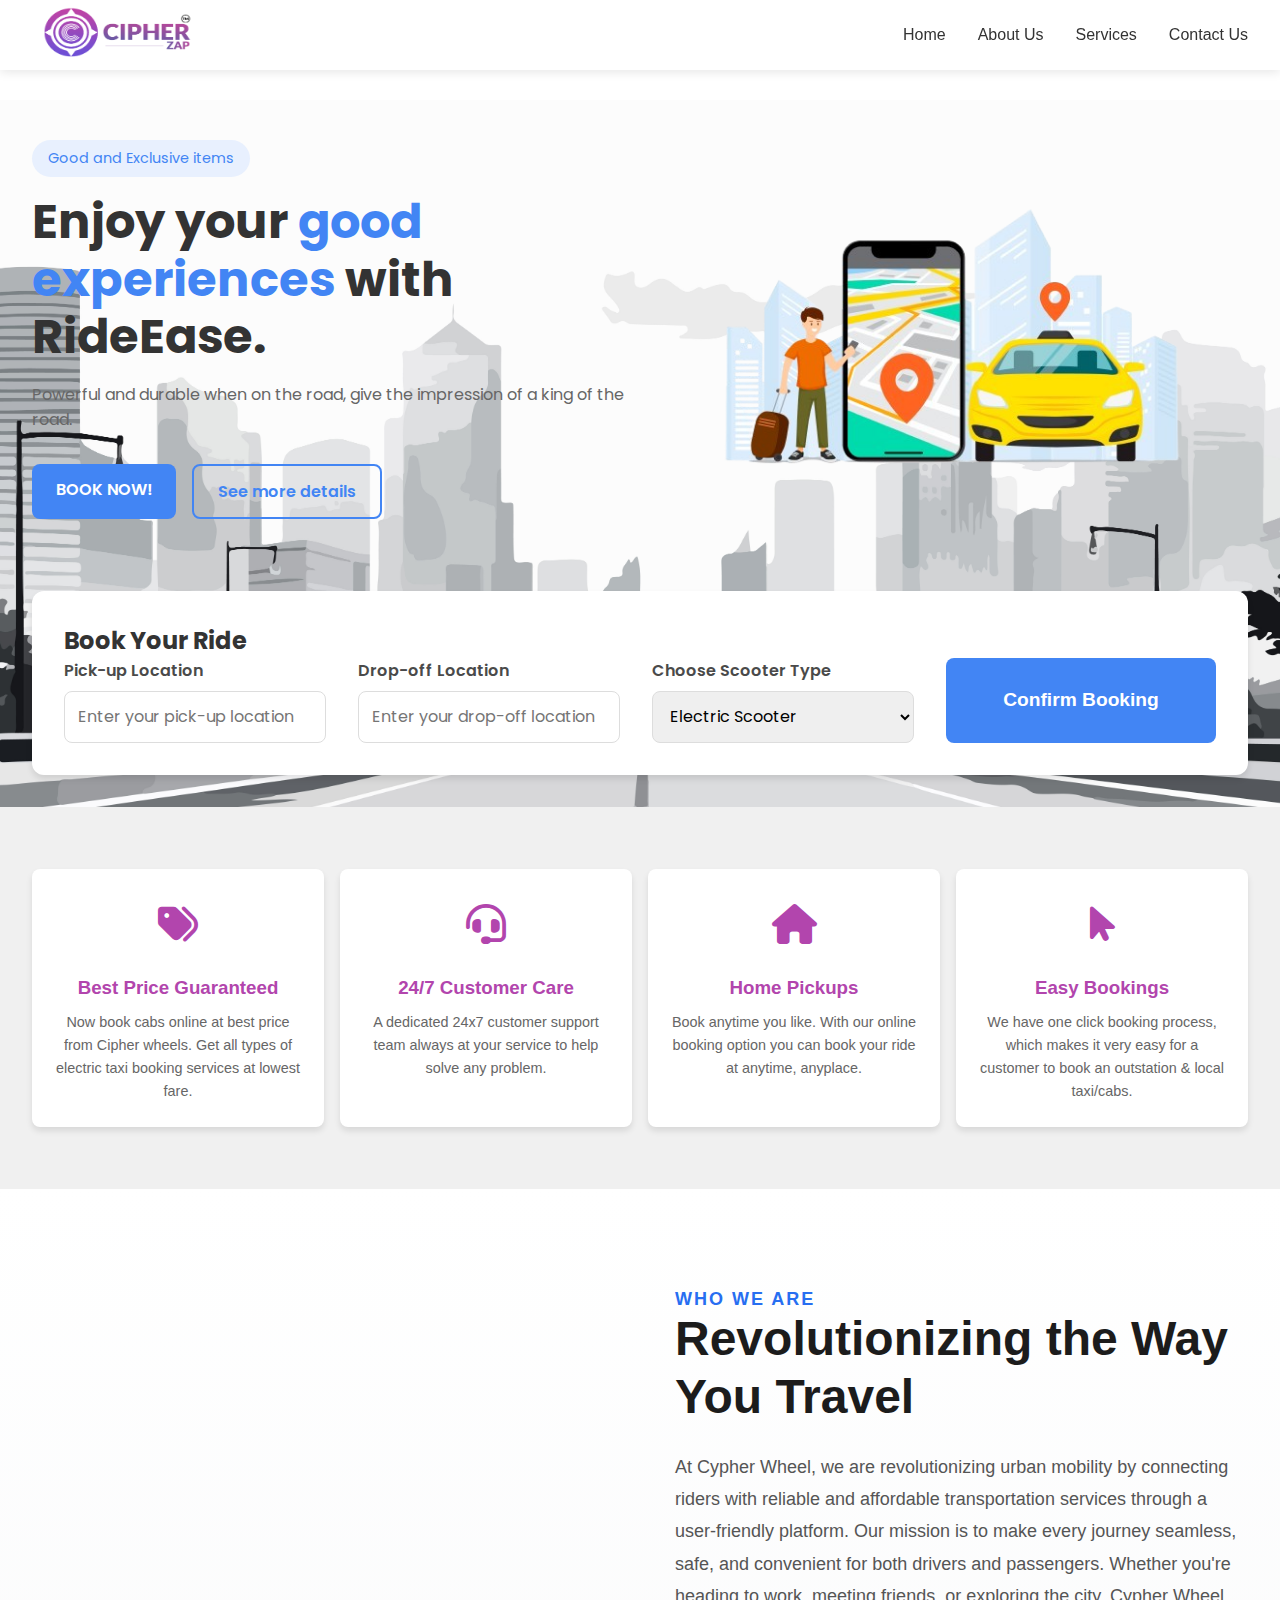
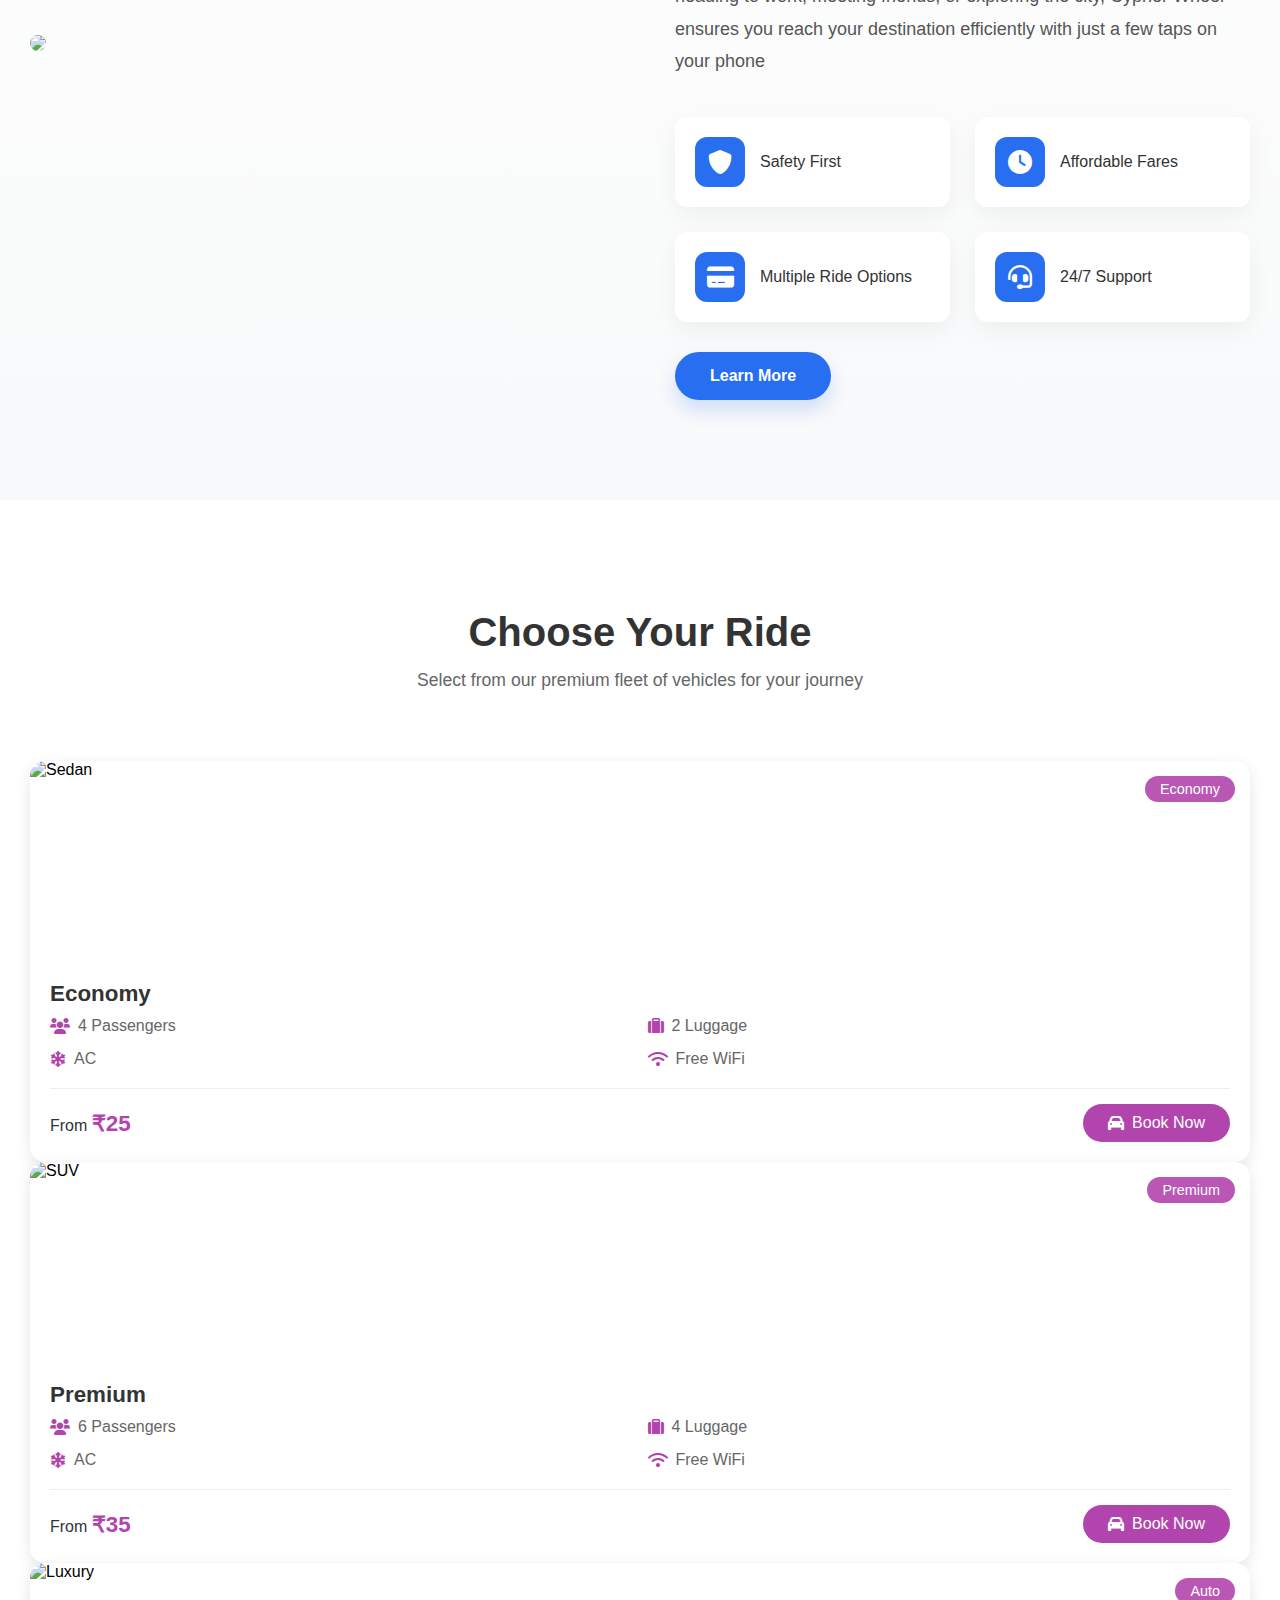
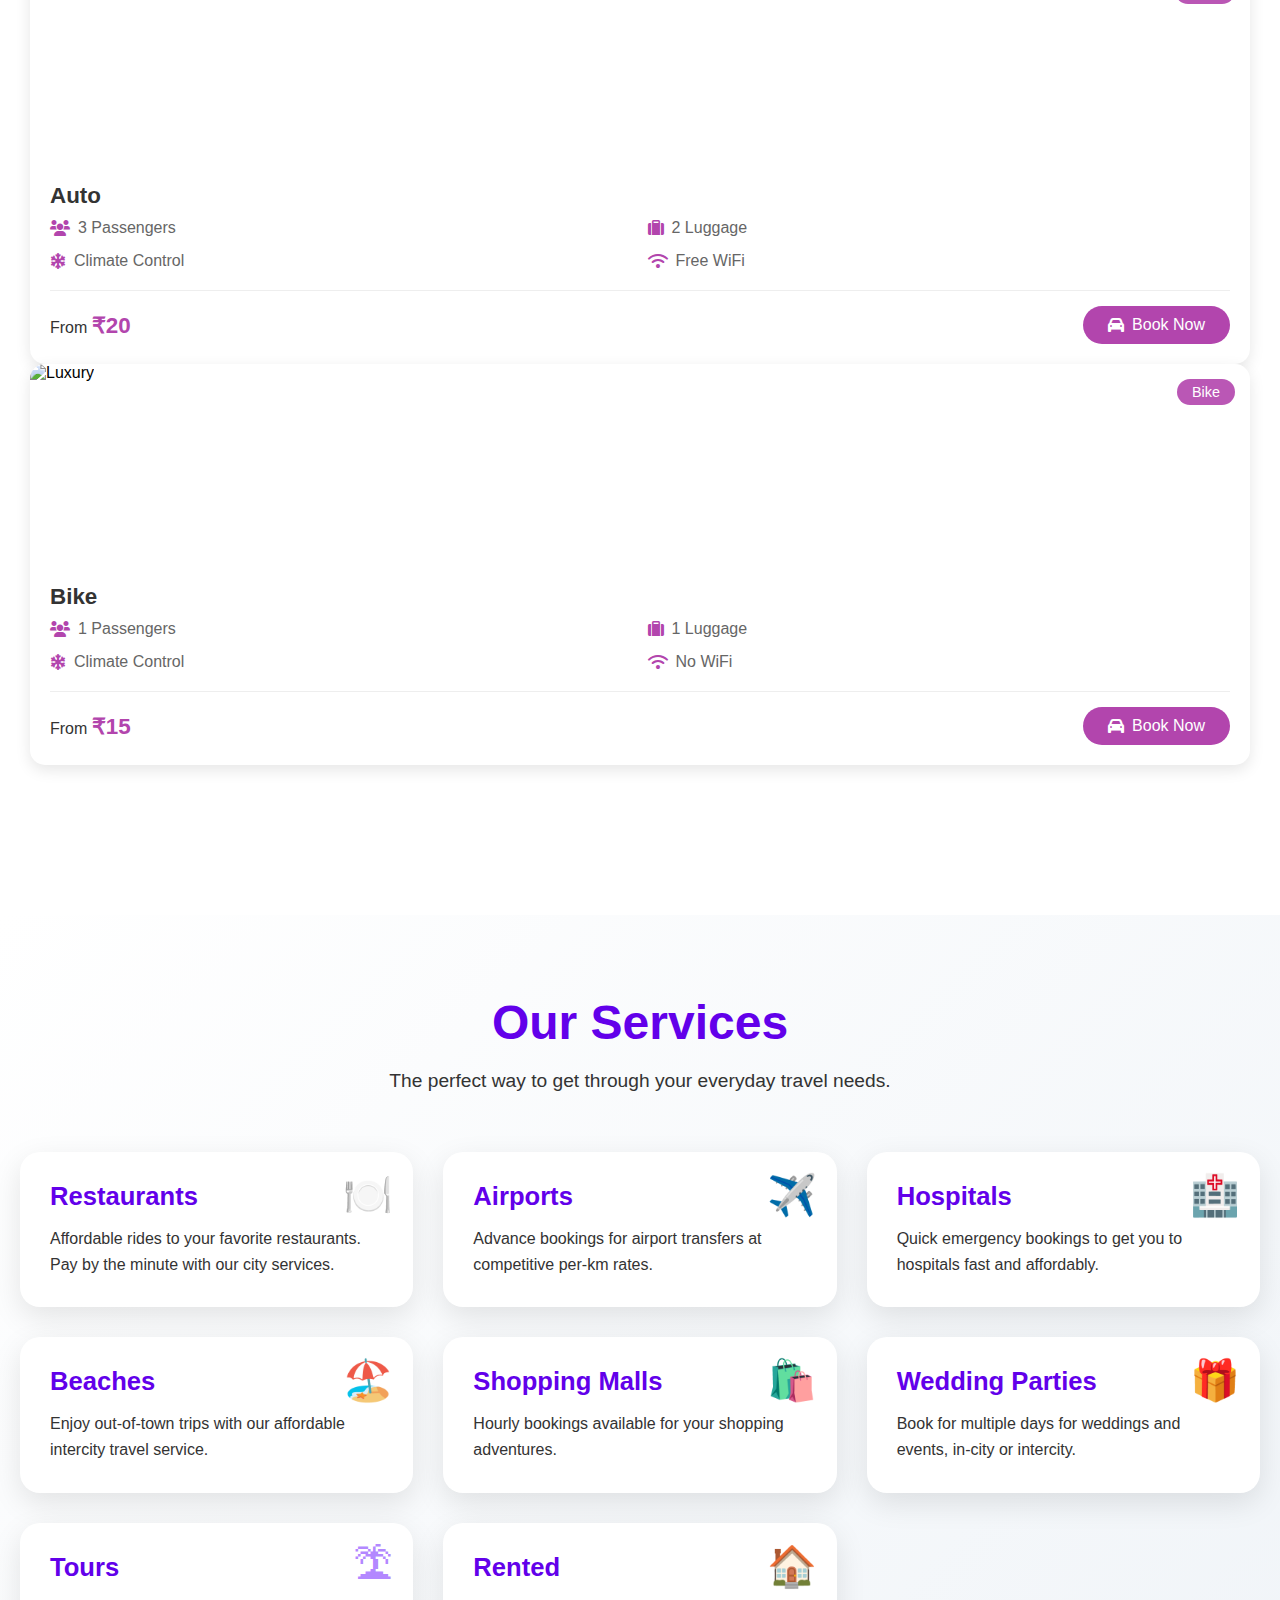
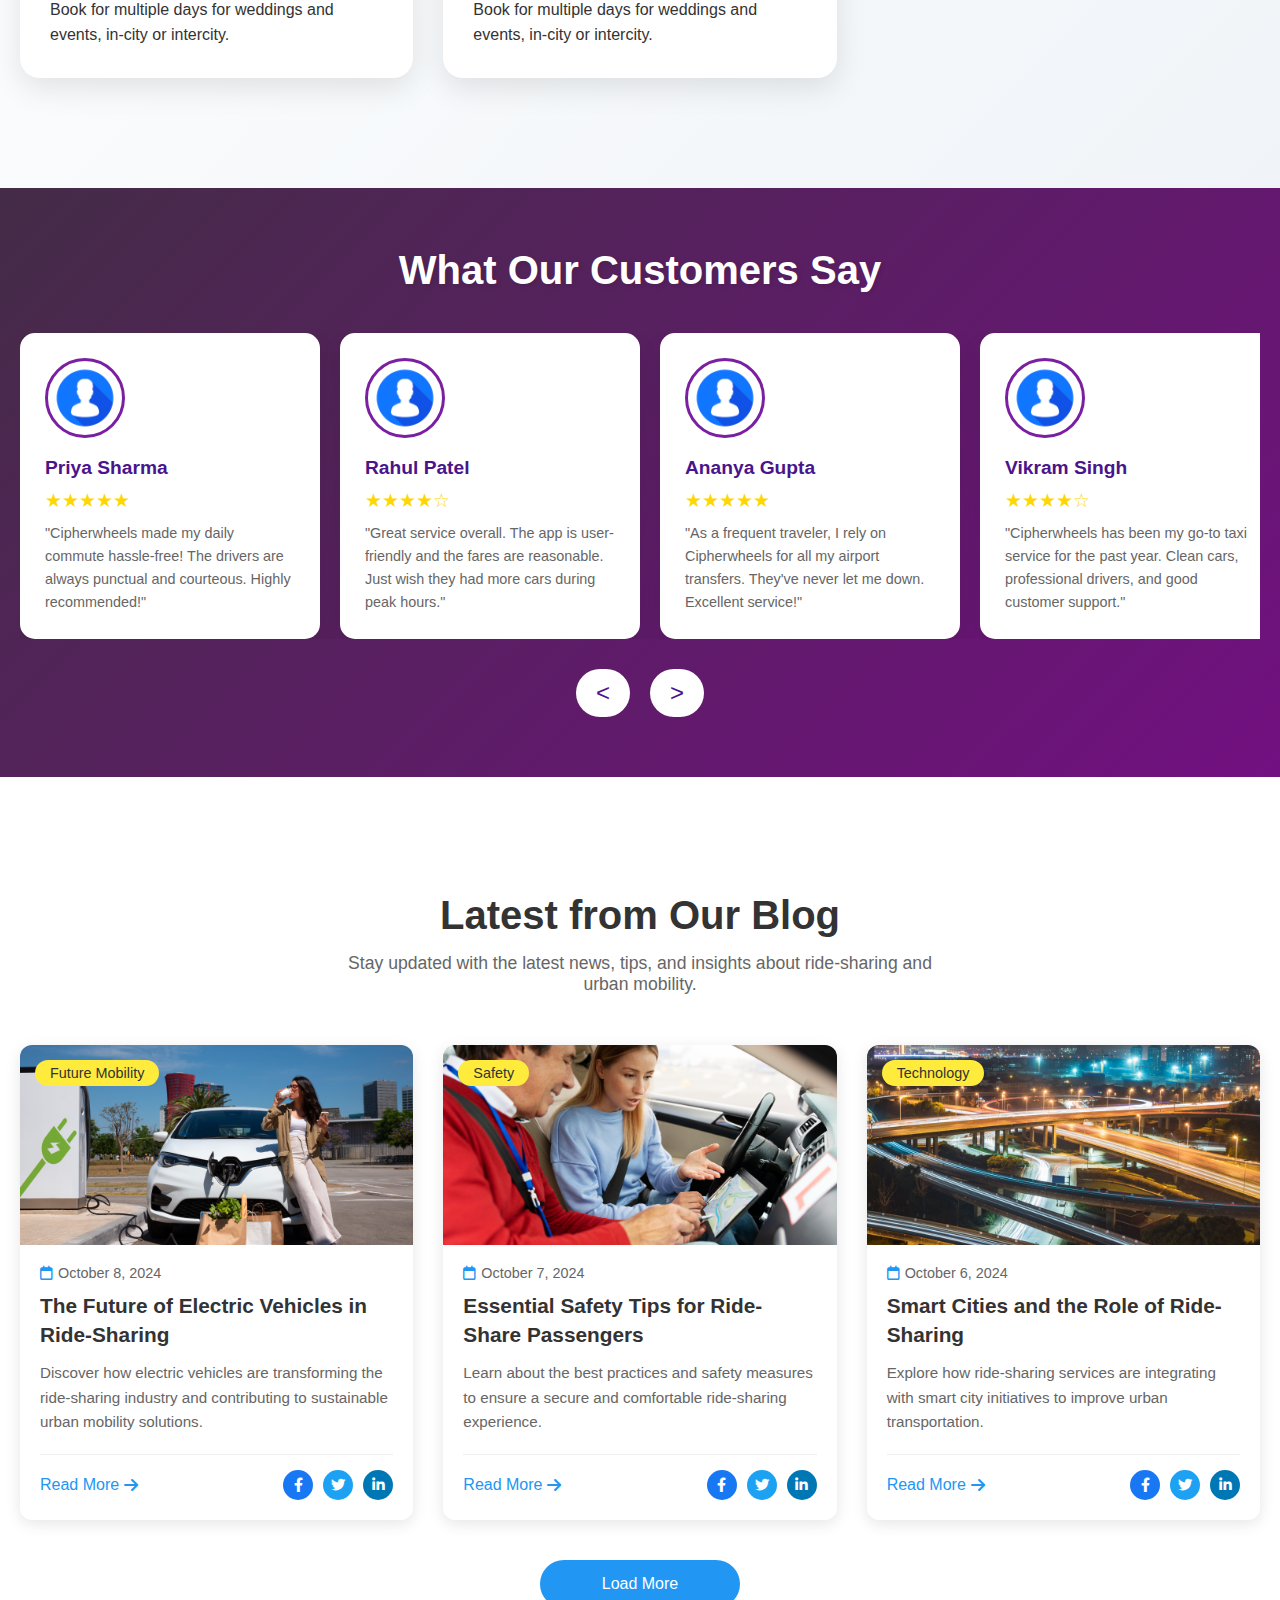
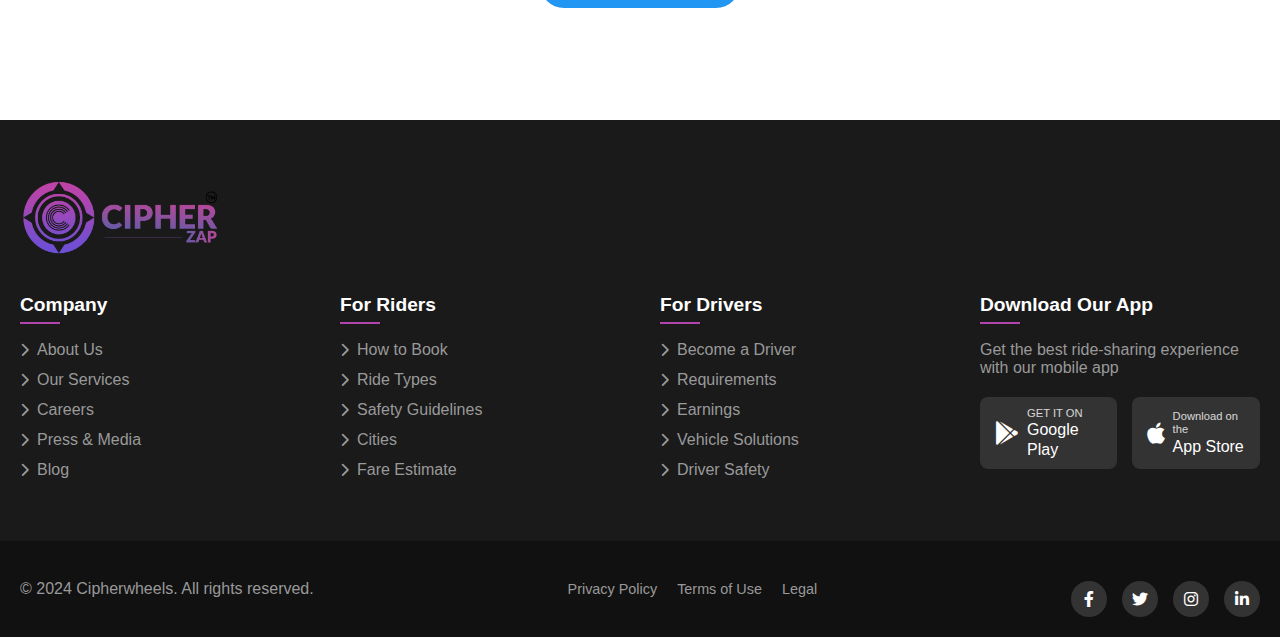
==== commit fd3df456: "Update index.html" ====
--- a/index.html
+++ b/index.html
@@ -378,7 +378,7 @@
                     <h3 class="cipher-wheels-service-title">Restaurants</h3>
                     <p class="cipher-wheels-service-description">Affordable rides to your favorite restaurants. Pay by
                         the minute with our city services.</p>
-                    <a href="#" class="cipher-wheels-service-link">Learn More →</a>
+                    <!-- <a href="#" class="cipher-wheels-service-link">Learn More →</a> -->
                 </div>
             </div>
 
@@ -388,7 +388,7 @@
                     <h3 class="cipher-wheels-service-title">Airports</h3>
                     <p class="cipher-wheels-service-description">Advance bookings for airport transfers at competitive
                         per-km rates.</p>
-                    <a href="#" class="cipher-wheels-service-link">Learn More →</a>
+                    <!-- <a href="#" class="cipher-wheels-service-link">Learn More →</a> -->
                 </div>
             </div>
 
@@ -398,7 +398,7 @@
                     <h3 class="cipher-wheels-service-title">Hospitals</h3>
                     <p class="cipher-wheels-service-description">Quick emergency bookings to get you to hospitals fast
                         and affordably.</p>
-                    <a href="#" class="cipher-wheels-service-link">Learn More →</a>
+                    <!-- <a href="#" class="cipher-wheels-service-link">Learn More →</a> -->
                 </div>
             </div>
 
@@ -408,7 +408,7 @@
                     <h3 class="cipher-wheels-service-title">Beaches</h3>
                     <p class="cipher-wheels-service-description">Enjoy out-of-town trips with our affordable intercity
                         travel service.</p>
-                    <a href="#" class="cipher-wheels-service-link">Learn More →</a>
+                    <!-- <a href="#" class="cipher-wheels-service-link">Learn More →</a> -->
                 </div>
             </div>
 
@@ -418,7 +418,7 @@
                     <h3 class="cipher-wheels-service-title">Shopping Malls</h3>
                     <p class="cipher-wheels-service-description">Hourly bookings available for your shopping adventures.
                     </p>
-                    <a href="#" class="cipher-wheels-service-link">Learn More →</a>
+                    <!-- <a href="#" class="cipher-wheels-service-link">Learn More →</a> -->
                 </div>
             </div>
 
@@ -428,7 +428,7 @@
                     <h3 class="cipher-wheels-service-title">Wedding Parties</h3>
                     <p class="cipher-wheels-service-description">Book for multiple days for weddings and events, in-city
                         or intercity.</p>
-                    <a href="#" class="cipher-wheels-service-link">Learn More →</a>
+                    <!-- <a href="#" class="cipher-wheels-service-link">Learn More →</a> -->
                 </div>
             </div>
 
@@ -438,7 +438,7 @@
                     <h3 class="cipher-wheels-service-title">Tours</h3>
                     <p class="cipher-wheels-service-description">Book for multiple days for weddings and events, in-city
                         or intercity.</p>
-                    <a href="#" class="cipher-wheels-service-link">Learn More →</a>
+                    <!-- <a href="#" class="cipher-wheels-service-link">Learn More →</a> -->
                 </div>
             </div>
             <div class="cipher-wheels-service-card">
@@ -447,7 +447,7 @@
                     <h3 class="cipher-wheels-service-title">Rented</h3>
                     <p class="cipher-wheels-service-description">Book for multiple days for weddings and events, in-city
                         or intercity.</p>
-                    <a href="#" class="cipher-wheels-service-link">Learn More →</a>
+                    <!-- <a href="#" class="cipher-wheels-service-link">Learn More →</a> -->
                 </div>
             </div>
         </div>
@@ -460,52 +460,49 @@
     <section class="wheels-cus-review-section">
         <h2 class="wheels-cus-section-title">What Our Customers Say</h2>
         <div class="wheels-cus-review-container">
-            <div class="wheels-cus-review-slider">
+            <div class="wheels-cus-review-slider" id="reviewSlider">
                 <div class="wheels-cus-review-card">
                     <img src="./images/profiletestimonial.png" alt="Priya Sharma">
                     <h3>Priya Sharma</h3>
                     <div class="wheels-cus-stars">★★★★★</div>
-                    <p>"Cipherwheels made my daily commute hassle-free! The drivers are always punctual and courteous.
-                        Highly recommended!"</p>
+                    <p>"Cipherwheels made my daily commute hassle-free! The drivers are always punctual and courteous. Highly recommended!"</p>
                 </div>
                 <div class="wheels-cus-review-card">
                     <img src="./images/profiletestimonial.png" alt="Rahul Patel">
                     <h3>Rahul Patel</h3>
                     <div class="wheels-cus-stars">★★★★☆</div>
-                    <p>"Great service overall. The app is user-friendly and the fares are reasonable. Just wish they had
-                        more cars during peak hours."</p>
+                    <p>"Great service overall. The app is user-friendly and the fares are reasonable. Just wish they had more cars during peak hours."</p>
                 </div>
                 <div class="wheels-cus-review-card">
                     <img src="./images/profiletestimonial.png" alt="Ananya Gupta">
                     <h3>Ananya Gupta</h3>
                     <div class="wheels-cus-stars">★★★★★</div>
-                    <p>"As a frequent traveler, I rely on Cipherwheels for all my airport transfers. They've never let
-                        me down. Excellent service!"</p>
+                    <p>"As a frequent traveler, I rely on Cipherwheels for all my airport transfers. They've never let me down. Excellent service!"</p>
                 </div>
                 <div class="wheels-cus-review-card">
                     <img src="./images/profiletestimonial.png" alt="Vikram Singh">
                     <h3>Vikram Singh</h3>
                     <div class="wheels-cus-stars">★★★★☆</div>
-                    <p>"Cipherwheels has been my go-to taxi service for the past year. Clean cars, professional drivers,
-                        and good customer support."</p>
+                    <p>"Cipherwheels has been my go-to taxi service for the past year. Clean cars, professional drivers, and good customer support."</p>
                 </div>
                 <div class="wheels-cus-review-card">
                     <img src="./images/profiletestimonial.png" alt="Neha Reddy">
                     <h3>Neha Reddy</h3>
                     <div class="wheels-cus-stars">★★★★★</div>
-                    <p>"I feel safe using Cipherwheels, especially for late-night rides. Their safety features and
-                        driver verification process are top-notch."</p>
+                    <p>"I feel safe using Cipherwheels, especially for late-night rides. Their safety features and driver verification process are top-notch."</p>
                 </div>
                 <div class="wheels-cus-review-card">
                     <img src="./images/profiletestimonial.png" alt="Arjun Mehta">
                     <h3>Arjun Mehta</h3>
                     <div class="wheels-cus-stars">★★★★☆</div>
-                    <p>"Cipherwheels offers a great balance of quality and affordability. I appreciate their
-                        eco-friendly car options too!"</p>
-                </div>
-            </div>
-        </div>
-
+                    <p>"Cipherwheels offers a great balance of quality and affordability. I appreciate their eco-friendly car options too!"</p>
+                </div>
+            </div>
+        </div>
+        <div class="wheels-cus-nav-buttons">
+            <button class="wheels-cus-nav-button" id="prevBtn">&lt;</button>
+            <button class="wheels-cus-nav-button" id="nextBtn">&gt;</button>
+        </div>
     </section>
 
     <!-- review section -->
@@ -731,49 +728,58 @@
     <!-- navbar section -->
     <!-- review section -->
     <script>
-        const slider = document.querySelector('.wheels-cus-review-slider');
+        const slider = document.getElementById('reviewSlider');
         const prevBtn = document.getElementById('prevBtn');
         const nextBtn = document.getElementById('nextBtn');
-        let isDown = false;
+
+        let currentPosition = 0;
+        const cardWidth = 320; // Card width + margin
+        const totalCards = slider.children.length;
+
+        function updateSliderPosition() {
+            slider.style.transform = `translateX(-${currentPosition * cardWidth}px)`;
+        }
+
+        nextBtn.addEventListener('click', () => {
+            if (currentPosition < totalCards - 1) {
+                currentPosition++;
+                updateSliderPosition();
+            }
+        });
+
+        prevBtn.addEventListener('click', () => {
+            if (currentPosition > 0) {
+                currentPosition--;
+                updateSliderPosition();
+            }
+        });
+
+        // Touch events for mobile
         let startX;
-        let scrollLeft;
-
-        function handleDragStart(e) {
-            isDown = true;
-            slider.style.cursor = 'grabbing';
-            startX = e.type.includes('mouse') ? e.pageX : e.touches[0].pageX;
-            scrollLeft = slider.scrollLeft;
-        }
-
-        function handleDragEnd() {
-            isDown = false;
-            slider.style.cursor = 'grab';
-        }
-
-        function handleDragMove(e) {
-            if (!isDown) return;
-            e.preventDefault();
-            const x = e.type.includes('mouse') ? e.pageX : e.touches[0].pageX;
-            const walk = (x - startX) * 2;
-            slider.style.transform = `translateX(${-scrollLeft + walk}px)`;
-        }
-
-        slider.addEventListener('mousedown', handleDragStart);
-        slider.addEventListener('touchstart', handleDragStart);
-
-        slider.addEventListener('mousemove', handleDragMove);
-        slider.addEventListener('touchmove', handleDragMove);
-
-        slider.addEventListener('mouseleave', handleDragEnd);
-        slider.addEventListener('mouseup', handleDragEnd);
-        slider.addEventListener('touchend', handleDragEnd);
-
-        function moveSlider(direction) {
-            const cardWidth = 320; // Adjust this value based on your card width + margin
-            scrollLeft += direction * cardWidth;
-            slider.style.transform = `translateX(${-scrollLeft}px)`;
-        }
-
+        let isDragging = false;
+
+        slider.addEventListener('touchstart', (e) => {
+            startX = e.touches[0].clientX;
+            isDragging = true;
+        });
+
+        slider.addEventListener('touchmove', (e) => {
+            if (!isDragging) return;
+            const diffX = startX - e.touches[0].clientX;
+            if (diffX > 50 && currentPosition < totalCards - 1) {
+                currentPosition++;
+                updateSliderPosition();
+                isDragging = false;
+            } else if (diffX < -50 && currentPosition > 0) {
+                currentPosition--;
+                updateSliderPosition();
+                isDragging = false;
+            }
+        });
+
+        slider.addEventListener('touchend', () => {
+            isDragging = false;
+        });
     </script>
     <!-- review section -->
 
@@ -805,4 +811,4 @@
 
 </body>
 
-</html>+</html>
--- a/styles.css
+++ b/styles.css
@@ -27,7 +27,7 @@
 }
 
 .wheels-navbar-container {
-    max-width: 1400px;
+    max-width: 1420px;
     margin: 0 auto;
     padding: 0 2rem;
     display: flex;
@@ -468,7 +468,7 @@
 }
 
 .about-us-wheel-container {
-    max-width: 1400px;
+    max-width: 1350px;
     margin: 0 auto;
     padding: 0 30px;
 }
@@ -664,7 +664,7 @@
     }
 
     .about-us-wheel-feature-item {
-        justify-content: center;
+        justify-content: flex-start;
     }
 }
 
@@ -697,87 +697,98 @@
 /* about section */
 
 /* review section */
-.wheels-cus-review-section {
-    max-width: 100%;
-    padding: 60px 20px;
-    background: linear-gradient(135deg, #442c47, #721081);
-}
-.wheels-cus-review-container {
-    max-width: 1400px;
-    margin: 0 auto;
-    overflow: hidden;
-}
-.wheels-cus-review-slider {
-    display: flex;
-    transition: transform 0.3s ease;
-    cursor: grab;
-}
-.wheels-cus-review-slider:active {
-    cursor: grabbing;
-}
-.wheels-cus-review-card {
-    flex: 0 0 300px;
-    margin-right: 20px;
-    background-color: white;
-    border-radius: 15px;
-    box-shadow: 0 10px 20px rgba(0, 0, 0, 0.1);
-    padding: 25px;
-    transition: transform 0.3s ease, box-shadow 0.3s ease;
-}
-.wheels-cus-review-card:hover {
-    transform: translateY(-5px);
-    box-shadow: 0 15px 30px rgba(0, 0, 0, 0.2);
-}
-.wheels-cus-review-card img {
-    width: 80px;
-    height: 80px;
-    border-radius: 50%;
-    object-fit: cover;
-    margin-bottom: 15px;
-    border: 3px solid #7b1fa2;
-}
-.wheels-cus-review-card h3 {
-    margin: 0 0 10px 0;
-    color: #4a148c;
-    font-size: 1.2em;
-}
-.wheels-cus-review-card p {
-    color: #666;
-    font-size: 0.9em;
-    line-height: 1.6;
-}
-.wheels-cus-stars {
-    color: #ffd700;
-    font-size: 1.2em;
-    margin-bottom: 10px;
-}
-.wheels-cus-section-title {
-    text-align: center;
-    color: white;
-    font-size: 2.5em;
-    margin-bottom: 40px;
-    text-shadow: 2px 2px 4px rgba(0,0,0,0.1);
-}
-.wheels-cus-nav-buttons {
-    display: flex;
-    justify-content: center;
-    margin-top: 30px;
-}
-.wheels-cus-nav-button {
-    background-color: white;
-    border: none;
-    color: #4a148c;
-    font-size: 1.5em;
-    padding: 10px 20px;
-    margin: 0 10px;
-    border-radius: 25px;
-    cursor: pointer;
-    transition: background-color 0.3s ease, transform 0.3s ease;
-}
-.wheels-cus-nav-button:hover {
-    background-color: #f3e5f5;
-    transform: scale(1.05);
-}
+     /* review section */
+     .wheels-cus-review-section {
+        max-width: 100%;
+        padding: 60px 20px;
+        background: linear-gradient(135deg, #442c47, #721081);
+    }
+    .wheels-cus-review-container {
+        max-width: 1300px;
+        margin: 0 auto;
+        overflow: hidden;
+    }
+    .wheels-cus-review-slider {
+        display: flex;
+        transition: transform 0.3s ease;
+        cursor: grab;
+    }
+    .wheels-cus-review-slider:active {
+        cursor: grabbing;
+    }
+    .wheels-cus-review-card {
+        flex: 0 0 300px;
+        margin-right: 20px;
+        background-color: white;
+        border-radius: 15px;
+        box-shadow: 0 10px 20px rgba(0, 0, 0, 0.1);
+        padding: 25px;
+        transition: transform 0.3s ease, box-shadow 0.3s ease;
+    }
+    .wheels-cus-review-card:hover {
+        transform: translateY(-5px);
+        box-shadow: 0 15px 30px rgba(0, 0, 0, 0.2);
+    }
+    .wheels-cus-review-card img {
+        width: 80px;
+        height: 80px;
+        border-radius: 50%;
+        object-fit: cover;
+        margin-bottom: 15px;
+        border: 3px solid #7b1fa2;
+    }
+    .wheels-cus-review-card h3 {
+        margin: 0 0 10px 0;
+        color: #4a148c;
+        font-size: 1.2em;
+    }
+    .wheels-cus-review-card p {
+        color: #666;
+        font-size: 0.9em;
+        line-height: 1.6;
+    }
+    .wheels-cus-stars {
+        color: #ffd700;
+        font-size: 1.2em;
+        margin-bottom: 10px;
+    }
+    .wheels-cus-section-title {
+        text-align: center;
+        color: white;
+        font-size: 2.5em;
+        margin-bottom: 40px;
+        text-shadow: 2px 2px 4px rgba(0,0,0,0.1);
+    }
+    .wheels-cus-nav-buttons {
+        display: flex;
+        justify-content: center;
+        margin-top: 30px;
+    }
+    .wheels-cus-nav-button {
+        background-color: white;
+        border: none;
+        color: #4a148c;
+        font-size: 1.5em;
+        padding: 10px 20px;
+        margin: 0 10px;
+        border-radius: 25px;
+        cursor: pointer;
+        transition: background-color 0.3s ease, transform 0.3s ease;
+    }
+    .wheels-cus-nav-button:hover {
+        background-color: #f3e5f5;
+        transform: scale(1.05);
+    }
+
+    @media (max-width: 768px) {
+.wheels-cus-nav-buttons{
+    display: none;
+}
+    }
+
+
+    
+    /* review section */
 /* review section */
 
 
@@ -789,7 +800,7 @@
 }
 
 .vehicle-modal-container {
-    max-width: 1400px;
+    max-width: 1350px;
     margin: 0 auto;
     padding: 0 20px;
 }
@@ -955,7 +966,7 @@
 } */
 
 .cipher-wheels-services-section {
-    max-width: 1400px;
+    max-width: 1350px;
     margin: 0 auto;
 
     padding: 80px 20px;
@@ -1048,7 +1059,7 @@
 
 /* blog section */
 .blog-section {
-    max-width: 1400px;
+    max-width: 1350px;
     margin: 40px auto;
     padding: 0 20px;
     margin-top: 80px;
@@ -1688,8 +1699,8 @@
 
 .order-detail-container {
     width: 100%;
-    max-width: 600px;
-    padding: 20px;
+    max-width: 1350px;
+    padding: 30px;
 }
 
 .order-detail-card {
@@ -1785,7 +1796,7 @@
 
 }
 .booking-detail-container {
-    max-width: 800px;
+    max-width: 1300px;
     margin: 20px auto;
     margin-bottom: 90px;
     margin-top: 150px;
@@ -1957,4 +1968,4 @@
     padding-top: 8px;
   }
 
-/* oder detail us */+/* oder detail us */
